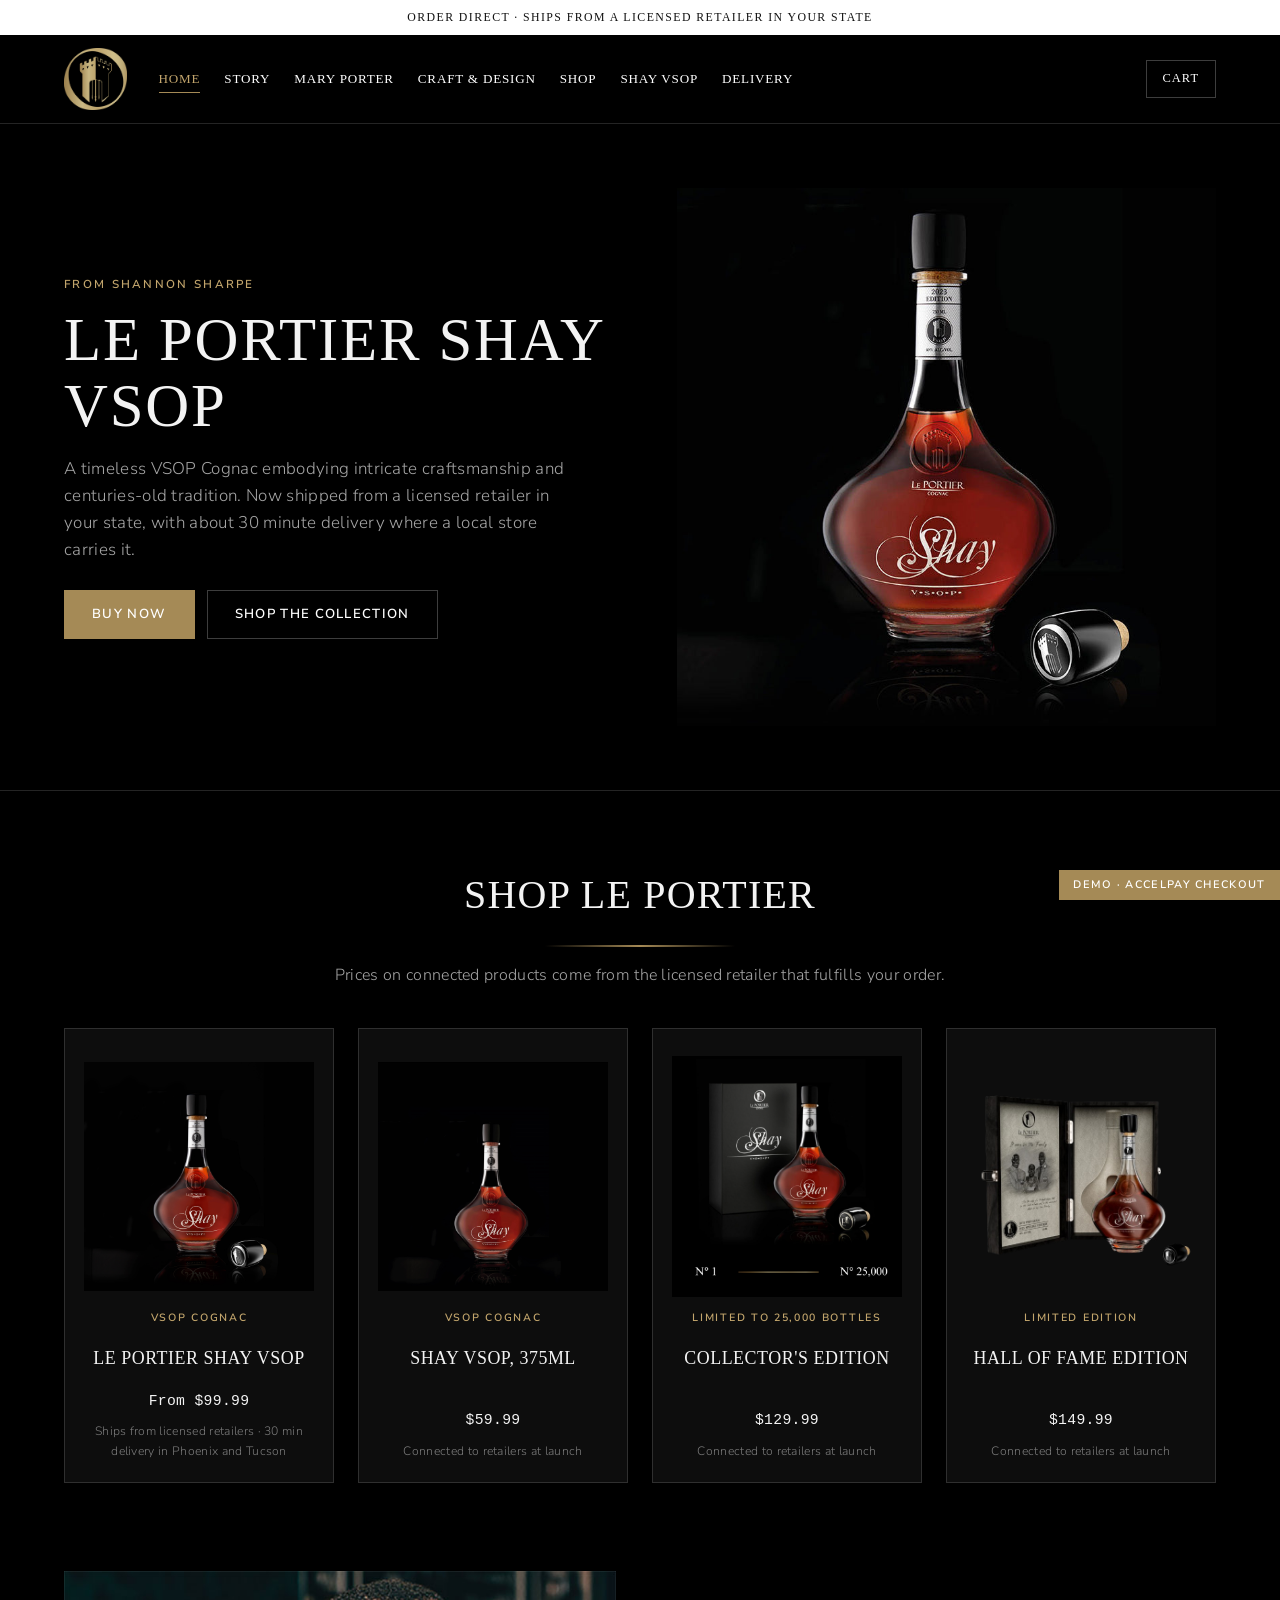
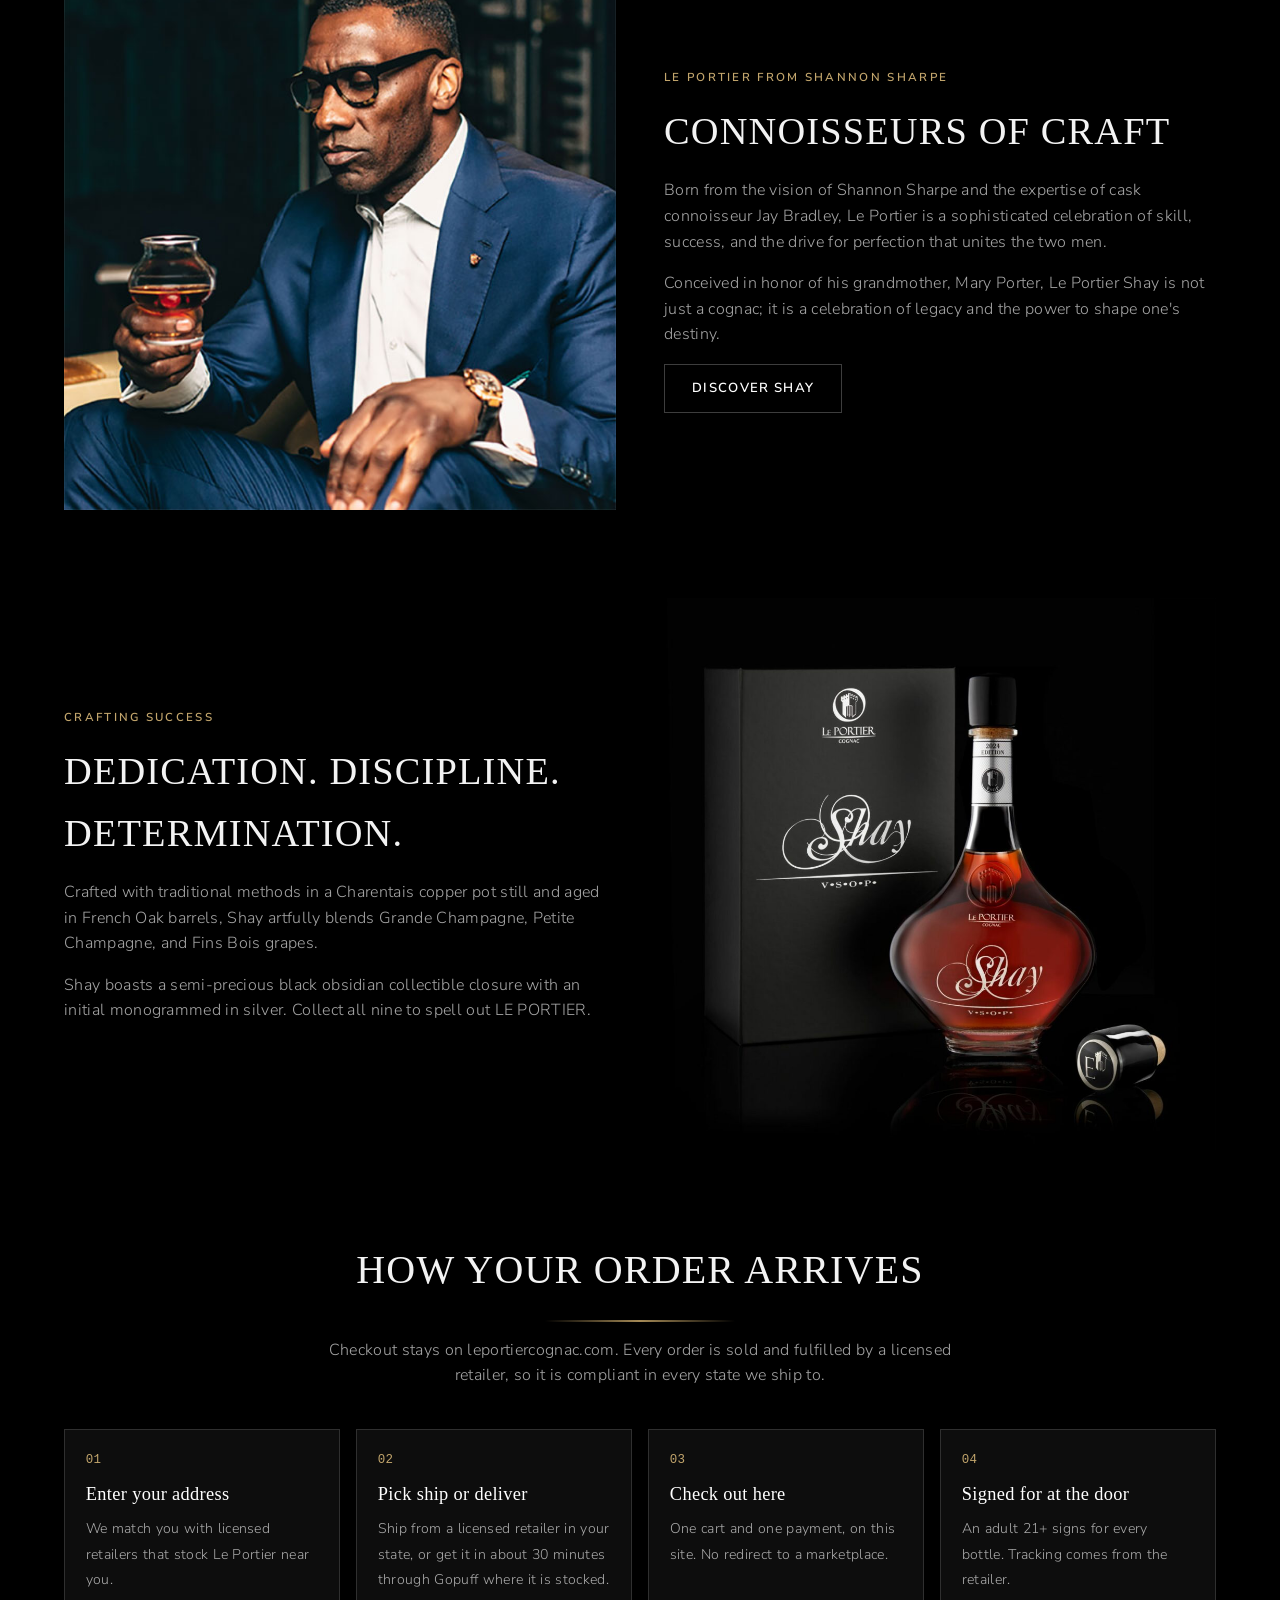
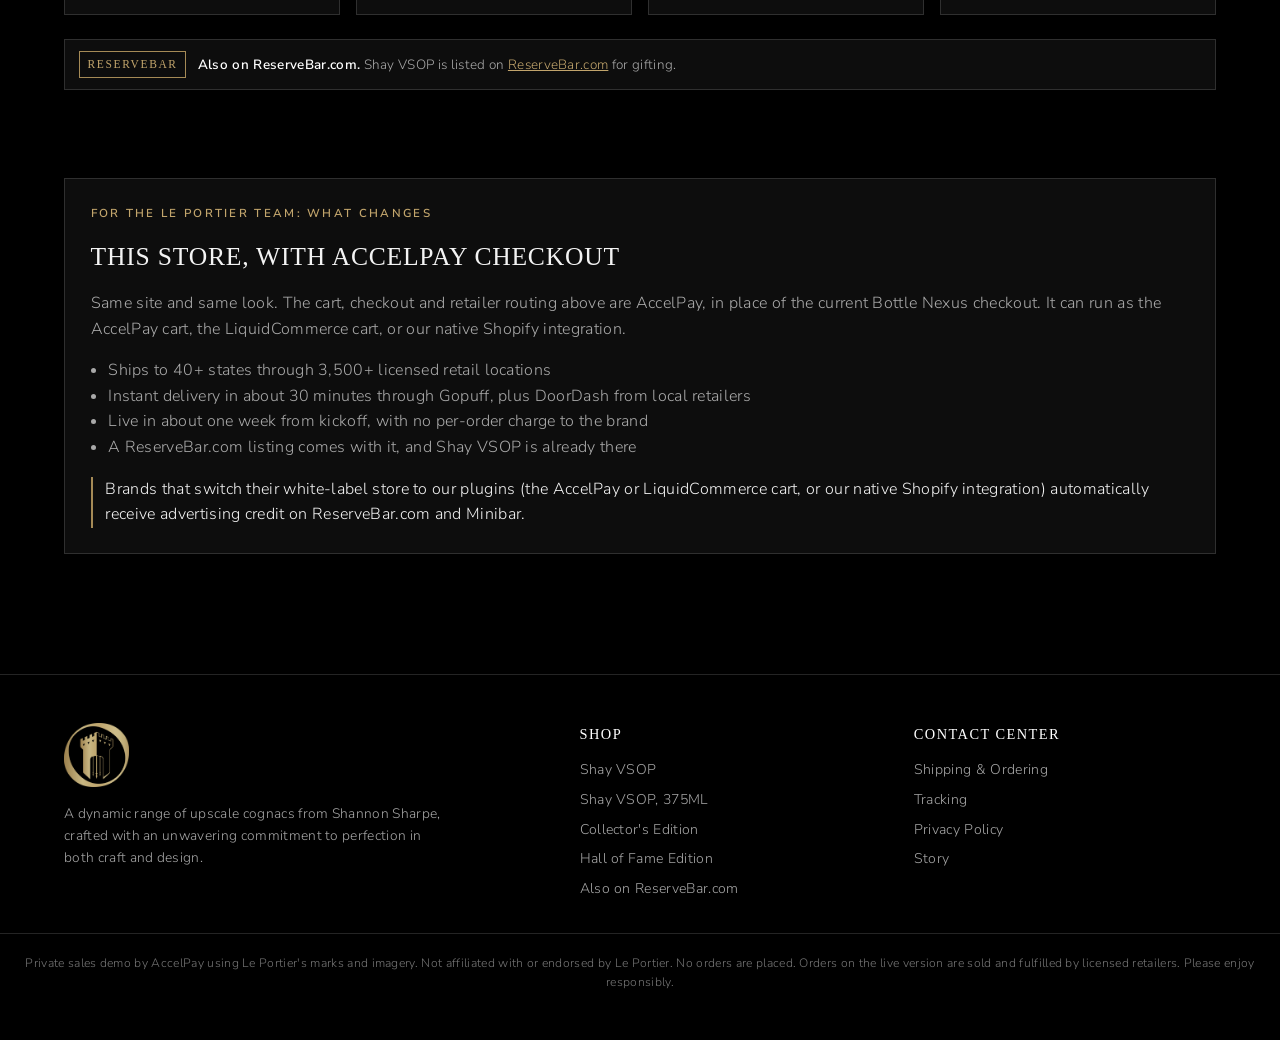
==== index.html @ 2b2708de "Le Portier x AccelPay checkout sales demo (static Elements stand-in) Co-Authored-By: Claude Opus 5.5" ====
<!doctype html>
<html lang="en">
<head>
<meta charset="utf-8">
<meta name="viewport" content="width=device-width,initial-scale=1">
<title>Le Portier Shay | AccelPay demo</title>
<meta name="robots" content="noindex,nofollow">
<link rel="icon" href="assets/logo.png">
<link rel="preconnect" href="https://fonts.googleapis.com">
<link rel="preconnect" href="https://fonts.gstatic.com" crossorigin>
<link rel="stylesheet" href="https://fonts.googleapis.com/css2?family=Nunito+Sans:wght@300;400;600;700&display=swap">
<link rel="stylesheet" href="styles.css?v=2">
</head>
<body>
<div class="announce">Order direct &middot; ships from a licensed retailer in your state</div>
<header class="top">
  <div class="hdr">
    <a href="index.html"><img class="logo" src="assets/logo.png" alt="Le Portier"></a>
    <nav class="main">
      <a href="index.html" aria-current="page">Home</a>
      <a href="index.html#story">Story</a>
      <a href="index.html#story">Mary Porter</a>
      <a href="index.html#craft">Craft &amp; Design</a>
      <a href="index.html#shop">Shop</a>
      <a href="product.html">Shay VSOP</a>
      <a href="index.html#how">Delivery</a>
    </nav>
    <div class="hdr-actions">
      <button class="burger" id="burger" aria-label="Menu">&#9776;</button>
      <button class="cart-pill" data-lce-cart-toggle-button aria-label="Open cart">
        <span class="lbl">Cart</span>
        <span class="count" data-lce-cart-items-count hidden>0</span>
      </button>
    </div>
  </div>
</header>

<section class="hero">
  <div class="hero-inner">
    <div>
      <div class="eyebrow">From Shannon Sharpe</div>
      <h1>Le Portier Shay VSOP</h1>
      <p>A timeless VSOP Cognac embodying intricate craftsmanship and centuries-old tradition. Now shipped from a licensed retailer in your state, with about 30 minute delivery where a local store carries it.</p>
      <div style="display:flex;gap:.75rem;flex-wrap:wrap">
        <a class="btn" href="product.html">Buy now</a>
        <a class="btn ghost" href="#shop">Shop the collection</a>
      </div>
    </div>
    <div class="shot"><img src="assets/banner.jpg" alt="Le Portier Shay VSOP"></div>
  </div>
</section>

<section class="band" id="shop">
  <div class="section-head">
    <h2>Shop Le Portier</h2>
    <div class="rule"></div>
    <p>Prices on connected products come from the licensed retailer that fulfills your order.</p>
  </div>
  <div class="grid" id="collection-grid"></div>
</section>

<section class="band" id="story" style="padding-top:1rem">
  <div class="split">
    <img src="assets/sharpe.jpg" alt="Shannon Sharpe with Le Portier">
    <div>
      <div class="eyebrow">Le Portier from Shannon Sharpe</div>
      <h2 style="font-size:clamp(1.8rem,4vw,2.4rem);margin:0 0 1rem;text-transform:uppercase">Connoisseurs of Craft</h2>
      <p>Born from the vision of Shannon Sharpe and the expertise of cask connoisseur Jay Bradley, Le Portier is a sophisticated celebration of skill, success, and the drive for perfection that unites the two men.</p>
      <p>Conceived in honor of his grandmother, Mary Porter, Le Portier Shay is not just a cognac; it is a celebration of legacy and the power to shape one's destiny.</p>
      <a class="btn ghost" href="product.html">Discover Shay</a>
    </div>
  </div>
</section>

<section class="band" id="craft" style="padding-top:1rem">
  <div class="split">
    <div>
      <div class="eyebrow">Crafting success</div>
      <h2 style="font-size:clamp(1.8rem,4vw,2.4rem);margin:0 0 1rem;text-transform:uppercase">Dedication. Discipline. Determination.</h2>
      <p>Crafted with traditional methods in a Charentais copper pot still and aged in French Oak barrels, Shay artfully blends Grande Champagne, Petite Champagne, and Fins Bois grapes.</p>
      <p>Shay boasts a semi-precious black obsidian collectible closure with an initial monogrammed in silver. Collect all nine to spell out LE PORTIER.</p>
    </div>
    <img src="assets/box-bottle.jpg" alt="Le Portier Shay VSOP with presentation box">
  </div>
</section>

<section class="band" id="how" style="padding-top:1rem">
  <div class="section-head">
    <h2>How your order arrives</h2>
    <div class="rule"></div>
    <p>Checkout stays on leportiercognac.com. Every order is sold and fulfilled by a licensed retailer, so it is compliant in every state we ship to.</p>
  </div>
  <div class="how">
    <div class="step"><span class="n">01</span><b>Enter your address</b><span>We match you with licensed retailers that stock Le Portier near you.</span></div>
    <div class="step"><span class="n">02</span><b>Pick ship or deliver</b><span>Ship from a licensed retailer in your state, or get it in about 30 minutes through Gopuff where it is stocked.</span></div>
    <div class="step"><span class="n">03</span><b>Check out here</b><span>One cart and one payment, on this site. No redirect to a marketplace.</span></div>
    <div class="step"><span class="n">04</span><b>Signed for at the door</b><span>An adult 21+ signs for every bottle. Tracking comes from the retailer.</span></div>
  </div>
  <div class="rb-note" style="margin-top:1.5rem"><span class="rb-mark">ReserveBar</span><span><b>Also on ReserveBar.com.</b> Shay VSOP is listed on <a href="https://www.reservebar.com/products/le-portier-shay-vsop-cognac/GROUPING-1771428" target="_blank" rel="noopener">ReserveBar.com</a> for gifting.</span></div>
</section>

<section class="band" style="padding-top:1rem">
  <div class="lce-host" style="padding:1.6rem">
    <div class="eyebrow">For the Le Portier team: what changes</div>
    <h2 style="margin:0 0 .8rem;font-size:1.6rem;text-transform:uppercase">This store, with AccelPay checkout</h2>
    <p style="color:var(--muted);margin:0 0 1rem">Same site and same look. The cart, checkout and retailer routing above are AccelPay, in place of the current Bottle Nexus checkout. It can run as the AccelPay cart, the LiquidCommerce cart, or our native Shopify integration.</p>
    <ul style="color:var(--muted);margin:0 0 1rem;padding-left:1.1rem">
      <li>Ships to 40+ states through 3,500+ licensed retail locations</li>
      <li>Instant delivery in about 30 minutes through Gopuff, plus DoorDash from local retailers</li>
      <li>Live in about one week from kickoff, with no per-order charge to the brand</li>
      <li>A ReserveBar.com listing comes with it, and Shay VSOP is already there</li>
    </ul>
    <p style="margin:0;border-left:2px solid var(--gold);padding-left:.8rem">Brands that switch their white-label store to our plugins (the AccelPay or LiquidCommerce cart, or our native Shopify integration) automatically receive advertising credit on ReserveBar.com and Minibar.</p>
  </div>
</section>
<footer class="site">
  <div class="ft">
    <div>
      <img src="assets/logo.png" alt="Le Portier" style="height:64px;width:auto">
      <p style="font-size:.86rem;margin-top:1rem;max-width:24rem;color:var(--muted)">A dynamic range of upscale cognacs from Shannon Sharpe, crafted with an unwavering commitment to perfection in both craft and design.</p>
    </div>
    <div><h4>Shop</h4><ul>
      <li><a href="product.html">Shay VSOP</a></li>
      <li><a href="product.html?p=shay-vsop-375ml">Shay VSOP, 375ML</a></li>
      <li><a href="product.html?p=collectors-edition">Collector's Edition</a></li>
      <li><a href="product.html?p=the-hall-of-fame-edition">Hall of Fame Edition</a></li>
      <li><a href="https://www.reservebar.com/products/le-portier-shay-vsop-cognac/GROUPING-1771428" target="_blank" rel="noopener">Also on ReserveBar.com</a></li></ul></div>
    <div><h4>Contact Center</h4><ul>
      <li><a href="index.html#how">Shipping &amp; Ordering</a></li>
      <li><a href="index.html#how">Tracking</a></li>
      <li><a href="#">Privacy Policy</a></li>
      <li><a href="index.html#story">Story</a></li></ul></div>
  </div>
  <div class="legal-row">
    Private sales demo by AccelPay using Le Portier's marks and imagery. Not affiliated with or endorsed by Le Portier.
    No orders are placed. Orders on the live version are sold and fulfilled by licensed retailers. Please enjoy responsibly.
  </div>
</footer>

<div class="scrim" id="scrim"></div>
<aside class="drawer" id="drawer" aria-label="Shopping cart">
  <div class="dh"><h2>Your Cart</h2><button class="x" id="drawer-close" aria-label="Close cart">&times;</button></div>
  <div class="items" id="drawer-items"></div>
  <div class="foot" id="drawer-foot"></div>
</aside>
<div class="ribbon">Demo &middot; AccelPay checkout</div>

<script src="elements-config.js?v=1"></script>
<script src="app.js?v=2"></script>
<script>
(function () {
  var grid = document.getElementById('collection-grid');
  if (!grid || !window.LPDemo) return;
  var D = window.LPDemo, m = D.money;
  grid.innerHTML = D.order.map(function (k) {
    var p = D.catalog[k];
    var price = p.connected ? 'From ' + m(D.networkFromPrice()) : m(p.sitePrice);
    var avail = p.connected ? 'Ships from licensed retailers \u00b7 30 min delivery in Phoenix and Tucson' : 'Connected to retailers at launch';
    var href = 'product.html' + (k === '00736040005209' ? '' : '?p=' + k);
    return '<a class="card" href="' + href + '"><div class="shot"><img src="' + p.image + '" alt="' + p.name + '"></div>' +
      '<span class="tag">' + p.tag + '</span><h3>' + p.name + '</h3>' +
      '<span class="price">' + price + '</span><span class="avail">' + avail + '</span></a>';
  }).join('');
})();
</script>
</body>
</html>
---- styles.css ----
/* Le Portier x AccelPay demo storefront.
   Palette and type follow leportiercognac.com: black ground, white Times-style
   serif headings, Nunito Sans body, square gold (#a58a56) buttons.

   The .lce-* classes mimic what the LiquidCommerce Elements SDK renders
   (product element, cart drawer, checkout). If the SDK is switched on later it
   renders inside a closed shadow root and these stop applying; keep the
   customTheme in elements-config.js in sync with these values. */

:root {
  --black:     #000000;
  --panel:     #0d0d0d;
  --panel-2:   #151515;
  --ink:       #f3f3f3;
  --muted:     rgba(243,243,243,.68);
  --muted-2:   rgba(243,243,243,.48);
  --line:      rgba(255,255,255,.14);
  --line-2:    rgba(255,255,255,.24);
  --gold:      #a58a56;
  --gold-hi:   #c2a56c;
  --gold-soft: rgba(165,138,86,.14);
  --green:     #6fbf8e;
  --red:       #e07a7a;

  --serif: "Times New Roman", Times, "Libre Caslon Text", Georgia, serif;
  --sans:  "Nunito Sans", -apple-system, BlinkMacSystemFont, "Helvetica Neue", Arial, sans-serif;
  --mono:  ui-monospace, SFMono-Regular, Menlo, monospace;
  --maxw:  1200px;
  --cart-glyph: url("data:image/svg+xml;utf8,<svg xmlns='http://www.w3.org/2000/svg' viewBox='0 0 24 24' fill='none' stroke='black' stroke-width='2' stroke-linecap='round' stroke-linejoin='round'><path d='M6 2 3 6v14a2 2 0 0 0 2 2h14a2 2 0 0 0 2-2V6l-3-4z'/><path d='M3 6h18'/><path d='M16 10a4 4 0 0 1-8 0'/></svg>");
}

* { box-sizing: border-box; }
html { scroll-behavior: smooth; }
body {
  margin: 0; background: var(--black); color: var(--ink);
  font-family: var(--sans); font-weight: 300; font-size: 16px; line-height: 1.6;
  letter-spacing: .02em; -webkit-font-smoothing: antialiased;
}
img { max-width: 100%; display: block; }
a { color: inherit; }
button { font: inherit; cursor: pointer; color: inherit; }
:focus-visible { outline: 2px solid var(--gold); outline-offset: 2px; }

/* ---------------------------------------------------------------- header */
.announce {
  background: #fff; color: #121212; text-align: center;
  font-family: var(--serif); font-size: .74rem; letter-spacing: .12em;
  text-transform: uppercase; padding: .5rem 1rem;
}
header.top { position: sticky; top: 0; z-index: 60; background: var(--black); border-bottom: 1px solid var(--line); }
.hdr { max-width: var(--maxw); margin: 0 auto; padding: .8rem 1.5rem; display: flex; align-items: center; gap: 2rem; }
.hdr img.logo { height: 62px; width: auto; }
nav.main { display: flex; gap: 1.5rem; flex-wrap: wrap; }
nav.main a {
  font-family: var(--serif); font-size: .82rem; letter-spacing: .06em; text-transform: uppercase;
  text-decoration: none; color: #fff; padding: .2rem 0; border-bottom: 1px solid transparent;
}
nav.main a:hover, nav.main a[aria-current] { color: var(--gold-hi); border-bottom-color: var(--gold); }
.hdr-actions { margin-left: auto; display: flex; align-items: center; gap: .75rem; }
.cart-pill {
  display: inline-flex; align-items: center; gap: .5rem; background: transparent;
  border: 1px solid var(--line-2); color: #fff; padding: .5rem 1rem;
  font-family: var(--serif); font-size: .78rem; letter-spacing: .08em; text-transform: uppercase;
}
.cart-pill:hover { border-color: var(--gold); color: var(--gold-hi); }
.cart-pill .count {
  background: var(--gold); color: #fff; min-width: 1.35rem; height: 1.35rem; border-radius: 999px;
  display: inline-grid; place-items: center; font-family: var(--mono); font-size: .7rem; padding: 0 .3rem;
}
.cart-pill .count[hidden] { display: none; }
.burger { display: none; background: none; border: none; font-size: 1.5rem; line-height: 1; color: #fff; }

/* ---------------------------------------------------------------- type + buttons */
.eyebrow { font-family: var(--sans); font-size: .72rem; font-weight: 600; letter-spacing: .2em; text-transform: uppercase; color: var(--gold-hi); margin-bottom: .9rem; }
h1, h2, h3 { font-family: var(--serif); font-weight: 400; letter-spacing: .03em; }
.rule { width: 190px; height: 2px; margin: 1.1rem auto 0; background: linear-gradient(90deg, transparent, var(--gold), transparent); }

.btn {
  display: inline-flex; align-items: center; justify-content: center; gap: .5rem;
  background: var(--gold); color: #fff; border: 1px solid var(--gold); border-radius: 0;
  padding: .8rem 1.7rem; font-family: var(--sans); font-weight: 600; font-size: .82rem;
  letter-spacing: .1em; text-transform: uppercase; text-decoration: none;
}
.btn:hover { background: var(--gold-hi); border-color: var(--gold-hi); }
.btn.ghost { background: transparent; color: #fff; border-color: var(--line-2); }
.btn.ghost:hover { border-color: var(--gold); color: var(--gold-hi); }
.btn:disabled { opacity: .4; cursor: not-allowed; }
.btn.block { width: 100%; }

/* ---------------------------------------------------------------- hero */
.hero { position: relative; overflow: hidden; border-bottom: 1px solid var(--line); }
.hero-inner { max-width: var(--maxw); margin: 0 auto; padding: 4rem 1.5rem; display: grid; grid-template-columns: 1.05fr 1fr; gap: 3rem; align-items: center; }
.hero h1 { font-size: clamp(2.3rem, 5.4vw, 3.8rem); line-height: 1.08; margin: 0 0 1rem; text-transform: uppercase; }
.hero p { color: var(--muted); font-size: 1.06rem; margin: 0 0 1.7rem; max-width: 32rem; }
.hero .shot img { width: 100%; max-height: 560px; object-fit: contain; }

/* ---------------------------------------------------------------- sections */
.band { max-width: var(--maxw); margin: 0 auto; padding: 4.5rem 1.5rem; }
.section-head { text-align: center; margin-bottom: 2.5rem; }
.section-head h2 { font-size: clamp(1.8rem, 4vw, 2.5rem); margin: 0; text-transform: uppercase; }
.section-head p { color: var(--muted); margin: 1rem auto 0; max-width: 40rem; }

.grid { display: grid; grid-template-columns: repeat(auto-fill, minmax(240px, 1fr)); gap: 1.5rem; }
.card {
  background: var(--panel); border: 1px solid var(--line); padding: 1.4rem 1.2rem 1.3rem;
  display: flex; flex-direction: column; gap: .55rem; text-align: center; text-decoration: none; color: inherit;
}
.card:hover { border-color: var(--gold); }
.card .shot { height: 250px; display: grid; place-items: center; overflow: hidden; }
.card .shot img { max-height: 250px; width: auto; object-fit: contain; }
.card h3 { font-size: 1.12rem; margin: 0; line-height: 1.25; text-transform: uppercase; min-height: 2.8rem; display: grid; place-items: center; }
.card .tag { font-size: .66rem; font-weight: 600; letter-spacing: .16em; text-transform: uppercase; color: var(--gold-hi); }
.card .price { font-family: var(--mono); font-size: .92rem; margin-top: auto; }
.card .avail { font-size: .76rem; color: var(--muted-2); }

.split { display: grid; grid-template-columns: 1fr 1fr; gap: 3rem; align-items: center; }
.split img { width: 100%; }
.split p { color: var(--muted); }

/* how it works */
.how { display: grid; grid-template-columns: repeat(4, 1fr); gap: 1rem; }
.how .step { border: 1px solid var(--line); padding: 1.3rem; background: var(--panel); }
.how .step b { display: block; font-family: var(--serif); font-weight: 400; font-size: 1.15rem; margin-bottom: .4rem; color: #fff; }
.how .step span { font-size: .88rem; color: var(--muted); }
.how .step .n { font-family: var(--mono); color: var(--gold-hi); font-size: .78rem; display: block; margin-bottom: .6rem; }

.rb-note {
  display: flex; align-items: center; gap: .75rem; border: 1px solid var(--line); background: var(--panel);
  padding: .7rem .9rem; font-size: .84rem; color: var(--muted);
}
.rb-note b { color: #fff; font-weight: 600; }
.rb-note a { color: var(--gold-hi); }
.rb-mark { font-family: var(--serif); font-size: .72rem; letter-spacing: .14em; text-transform: uppercase; border: 1px solid var(--gold); color: var(--gold-hi); padding: .2rem .45rem; white-space: nowrap; }

/* ---------------------------------------------------------------- ELEMENTS STAND-IN */
.lce-host { background: var(--panel); border: 1px solid var(--line); overflow: hidden; }
.lce-note {
  background: var(--gold-soft); border-bottom: 1px solid var(--line); padding: .45rem .9rem;
  font-family: var(--mono); font-size: .68rem; color: var(--gold-hi);
}
.lce-product { display: grid; grid-template-columns: minmax(0,1fr) minmax(0,1fr); }
.lce-gallery { background: #000; padding: 2rem; display: flex; flex-direction: column; align-items: center; gap: 1rem; min-width: 0; }
.lce-gallery .main { height: 460px; display: grid; place-items: center; align-self: stretch; }
.lce-gallery .main img { max-height: 460px; width: auto; object-fit: contain; }
.lce-thumbs { display: flex; gap: .5rem; }
.lce-thumbs button { width: 56px; height: 56px; border: 1px solid var(--line); background: #000; display: grid; place-items: center; padding: 3px; }
.lce-thumbs button[aria-selected="true"] { border-color: var(--gold); }
.lce-thumbs img { max-height: 100%; width: auto; }

.lce-body { padding: 2rem; display: flex; flex-direction: column; gap: 1.1rem; min-width: 0; }
.lce-body h1 { font-size: 1.95rem; margin: 0; line-height: 1.15; text-transform: uppercase; }
.lce-brandline { font-size: .7rem; font-weight: 600; letter-spacing: .18em; text-transform: uppercase; color: var(--gold-hi); }
.lce-price { font-family: var(--mono); font-size: 1.45rem; }
.lce-price .unit { font-family: var(--sans); font-size: .8rem; color: var(--muted); margin-left: .4rem; }
.lce-desc { color: var(--muted); font-size: .94rem; margin: 0; }
.lce-specs { font-size: .8rem; letter-spacing: .08em; color: var(--muted); text-transform: uppercase; }
.lce-field { display: flex; flex-direction: column; gap: .5rem; }
.lce-label { font-size: .7rem; font-weight: 600; letter-spacing: .16em; text-transform: uppercase; color: var(--muted); }

.lce-tabs { display: grid; grid-template-columns: 1fr 1fr; border: 1px solid var(--line-2); }
.lce-tabs button { background: transparent; border: none; border-right: 1px solid var(--line-2); padding: .8rem .6rem; text-align: center; font-size: .78rem; font-weight: 600; letter-spacing: .08em; text-transform: uppercase; }
.lce-tabs button:last-child { border-right: none; }
.lce-tabs button[aria-selected="true"] { background: var(--gold); color: #fff; }
.lce-tabs button:disabled { opacity: .35; cursor: not-allowed; }
.lce-tabs .sub { display: block; font-weight: 400; font-size: .68rem; letter-spacing: 0; text-transform: none; opacity: .85; margin-top: .15rem; }

.lce-retailers { display: flex; flex-direction: column; gap: .5rem; }
.lce-retailer { display: flex; align-items: flex-start; gap: .75rem; width: 100%; text-align: left; border: 1px solid var(--line); background: transparent; padding: .75rem .9rem; }
.lce-retailer[aria-checked="true"] { border-color: var(--gold); box-shadow: inset 0 0 0 1px var(--gold); }
.lce-retailer .ico { width: 28px; height: 28px; flex: none; border-radius: 7px; }
.lce-retailer .nm { font-weight: 600; font-size: .9rem; }
.lce-retailer .meta { font-size: .78rem; color: var(--muted); }
.lce-retailer .fee { margin-left: auto; font-family: var(--mono); font-size: .82rem; white-space: nowrap; text-align: right; }
.lce-retailer .fee small { display: block; font-family: var(--sans); font-size: .7rem; color: var(--muted-2); }
.lic { display: inline-block; font-size: .6rem; font-weight: 700; letter-spacing: .1em; text-transform: uppercase; padding: .08rem .4rem; margin-left: .4rem; border: 1px solid rgba(111,191,142,.5); color: var(--green); }

.lce-address { border: 1px dashed var(--line-2); padding: .9rem; display: flex; flex-direction: column; gap: .6rem; }
.lce-address.needs { border-color: var(--gold); }
.lce-address.set { border-style: solid; border-color: rgba(111,191,142,.55); }
.lce-address .row { display: flex; gap: .5rem; }
.lce-address input { flex: 1; min-width: 0; border: 1px solid var(--line-2); background: #000; color: #fff; padding: .6rem .75rem; font: inherit; font-size: .9rem; }
.lce-address .cur { font-size: .86rem; display: flex; align-items: center; gap: .5rem; flex-wrap: wrap; }
.lce-address .chg { background: none; border: none; text-decoration: underline; font-size: .82rem; color: var(--muted); padding: 0; }
.try { display: flex; flex-wrap: wrap; gap: .4rem; font-size: .74rem; color: var(--muted-2); align-items: center; }
.try button { border: 1px solid var(--line); background: transparent; padding: .18rem .55rem; font-size: .74rem; color: var(--muted); }
.try button:hover { border-color: var(--gold); color: #fff; }

.lce-buy { display: flex; gap: .75rem; align-items: stretch; }
.qty { display: flex; align-items: center; border: 1px solid var(--line-2); }
.qty button { background: none; border: none; width: 2.4rem; height: 100%; min-height: 2.6rem; font-size: 1.1rem; }
.qty span { font-family: var(--mono); min-width: 2rem; text-align: center; font-size: .95rem; }
.lce-buy .btn { flex: 1; }
.lce-alert { font-size: .85rem; color: var(--muted); border-left: 2px solid var(--gold); padding: .2rem 0 .2rem .75rem; }
.lce-alert.warn { color: #f0c58a; }
.donate { font-size: .85rem; color: var(--muted); }

/* ---------------------------------------------------------------- cart drawer */
.scrim { position: fixed; inset: 0; background: rgba(0,0,0,.6); opacity: 0; pointer-events: none; transition: opacity .25s; z-index: 90; }
.scrim.on { opacity: 1; pointer-events: auto; }
.drawer {
  position: fixed; top: 0; right: 0; height: 100%; width: min(440px, 100%); background: var(--panel-2);
  border-left: 1px solid var(--line); z-index: 100; display: flex; flex-direction: column;
  transform: translateX(100%); transition: transform .28s ease;
}
.drawer.on { transform: none; }
.drawer .dh { display: flex; align-items: center; justify-content: space-between; padding: 1.1rem 1.25rem; border-bottom: 1px solid var(--line); }
.drawer .dh h2 { font-size: 1.3rem; margin: 0; text-transform: uppercase; }
.drawer .x { background: none; border: none; font-size: 1.6rem; line-height: 1; color: var(--muted); }
.drawer .items { flex: 1; overflow-y: auto; padding: 1rem 1.25rem; display: flex; flex-direction: column; gap: 1rem; }
.retailer-group { border: 1px solid var(--line); }
.retailer-group > .rg-head { background: #000; padding: .6rem .8rem; font-size: .78rem; display: flex; justify-content: space-between; gap: .5rem; border-bottom: 1px solid var(--line); }
.retailer-group > .rg-head .exp { color: var(--muted); text-align: right; }
.line { display: flex; gap: .8rem; padding: .85rem .8rem; border-bottom: 1px solid var(--line); }
.line:last-child { border-bottom: none; }
.line .thumb { width: 52px; flex: none; display: grid; place-items: center; }
.line .thumb img { max-height: 70px; width: auto; }
.line .info { flex: 1; min-width: 0; display: flex; flex-direction: column; gap: .25rem; }
.line .nm { font-size: .88rem; font-weight: 600; line-height: 1.25; }
.line .sz { font-size: .76rem; color: var(--muted); }
.line .lf { display: flex; align-items: center; justify-content: space-between; gap: .5rem; margin-top: .2rem; }
.line .qty button { min-height: 2rem; width: 2rem; }
.line .amt { font-family: var(--mono); font-size: .88rem; }
.line .rm { background: none; border: none; color: var(--muted-2); font-size: .74rem; text-decoration: underline; padding: 0; align-self: flex-start; }
.empty { text-align: center; color: var(--muted); padding: 3rem 1rem; }
.drawer .foot { border-top: 1px solid var(--line); padding: 1.1rem 1.25rem; display: flex; flex-direction: column; gap: .75rem; }
.drawer .foot .rb-note { font-size: .78rem; padding: .55rem .7rem; }
.totals { display: flex; flex-direction: column; gap: .3rem; font-size: .9rem; }
.totals .r { display: flex; justify-content: space-between; gap: 1rem; }
.totals .r.big { font-size: 1.05rem; font-weight: 600; border-top: 1px solid var(--line); padding-top: .5rem; margin-top: .2rem; }
.totals .r .v { font-family: var(--mono); }
.powered { font-size: .72rem; color: var(--muted-2); text-align: center; }

/* ---------------------------------------------------------------- checkout */
.co-wrap { max-width: 1080px; margin: 0 auto; padding: 2.5rem 1.5rem 5rem; display: grid; grid-template-columns: minmax(0,1.35fr) minmax(0,1fr); gap: 2.5rem; align-items: start; }
.co-main { display: flex; flex-direction: column; gap: 1.25rem; min-width: 0; }
.co-step { background: var(--panel); border: 1px solid var(--line); padding: 1.4rem; }
.co-step h3 { font-size: 1.2rem; margin: 0 0 1rem; display: flex; align-items: center; gap: .6rem; text-transform: uppercase; }
.co-step h3 .n { width: 1.6rem; height: 1.6rem; border-radius: 50%; background: var(--gold); color: #fff; font-family: var(--mono); font-size: .8rem; display: grid; place-items: center; flex: none; }
.frm { display: grid; grid-template-columns: 1fr 1fr; gap: .75rem; }
.frm .full { grid-column: 1 / -1; }
.frm label { display: flex; flex-direction: column; gap: .3rem; font-size: .78rem; color: var(--muted); }
.frm input, .frm select { border: 1px solid var(--line-2); background: #000; color: #fff; padding: .6rem .75rem; font: inherit; font-size: .92rem; min-width: 0; }
.chk { display: flex; align-items: flex-start; gap: .55rem; font-size: .86rem; margin-top: .75rem; color: var(--muted); }
.chk input { margin-top: .3rem; accent-color: var(--gold); }
.co-opts { display: flex; flex-direction: column; gap: .5rem; }
.co-opt { display: flex; align-items: center; gap: .8rem; border: 1px solid var(--line); padding: .8rem .9rem; cursor: pointer; }
.co-opt.on { border-color: var(--gold); box-shadow: inset 0 0 0 1px var(--gold); }
.co-opt input { accent-color: var(--gold); }
.co-opt .ico { width: 30px; height: 30px; border-radius: 7px; flex: none; }
.co-opt .ico.ship { display: grid; place-items: center; border: 1px solid var(--line-2); font-size: .9rem; }
.co-opt .t { flex: 1; min-width: 0; }
.co-opt .t b { display: block; font-weight: 600; font-size: .9rem; }
.co-opt .t span { font-size: .78rem; color: var(--muted); }
.co-opt .p { font-family: var(--mono); font-size: .85rem; white-space: nowrap; }
.from-box { border: 1px solid rgba(111,191,142,.4); background: rgba(111,191,142,.06); padding: .85rem .95rem; font-size: .86rem; color: var(--muted); margin-bottom: 1rem; }
.from-box b { color: #fff; }
.co-side { background: var(--panel); border: 1px solid var(--line); padding: 1.4rem; position: sticky; top: 110px; min-width: 0; }
.co-side h3 { font-size: 1.15rem; margin: 0 0 1rem; text-transform: uppercase; }
.card-mock { border: 1px solid var(--line-2); padding: .9rem; background: #000; font-family: var(--mono); font-size: .88rem; color: var(--muted); display: flex; justify-content: space-between; }
.stripe-note { font-size: .78rem; color: var(--muted-2); margin-top: .6rem; }
.legal { font-size: .76rem; color: var(--muted-2); margin-top: .8rem; }
.thanks { max-width: 600px; margin: 0 auto; padding: 5rem 1.5rem; text-align: center; }
.thanks h1 { font-size: 2.6rem; margin: 0 0 .5rem; text-transform: uppercase; }
.thanks .num { font-family: var(--mono); color: var(--gold-hi); }
.thanks p { color: var(--muted); }

/* ---------------------------------------------------------------- footer */
footer.site { border-top: 1px solid var(--line); margin-top: 3rem; }
.ft { max-width: var(--maxw); margin: 0 auto; padding: 3rem 1.5rem 2rem; display: grid; grid-template-columns: 1.6fr 1fr 1fr; gap: 2rem; }
.ft h4 { font-family: var(--serif); font-weight: 400; font-size: .9rem; letter-spacing: .1em; text-transform: uppercase; color: #fff; margin: 0 0 .8rem; }
.ft ul { list-style: none; margin: 0; padding: 0; display: flex; flex-direction: column; gap: .45rem; font-size: .88rem; color: var(--muted); }
.ft a { text-decoration: none; }
.ft a:hover { color: var(--gold-hi); }
.legal-row { border-top: 1px solid var(--line); padding: 1.25rem 1.5rem 3rem; text-align: center; font-size: .76rem; color: var(--muted-2); }

.ribbon { position: fixed; right: 0; bottom: 0; z-index: 120; background: var(--gold); color: #fff; font-size: .68rem; font-weight: 600; letter-spacing: .12em; text-transform: uppercase; padding: .4rem .9rem; }

/* ---------------------------------------------------------------- responsive */
@media (max-width: 960px) {
  .hero-inner, .split { grid-template-columns: 1fr; gap: 2rem; }
  .lce-product { grid-template-columns: 1fr; }
  .lce-gallery .main { height: 320px; }
  .lce-gallery .main img { max-height: 320px; }
  .co-wrap { grid-template-columns: 1fr; }
  .co-side { position: static; }
  .how { grid-template-columns: 1fr 1fr; }
  .ft { grid-template-columns: 1fr 1fr; }
}
@media (max-width: 720px) {
  .hdr { padding: .6rem 1rem; gap: .75rem; position: relative; }
  .hdr img.logo { height: 46px; }
  nav.main { display: none; }
  nav.main.open { display: flex; flex-direction: column; position: absolute; top: 100%; left: 0; right: 0; background: #000; border-bottom: 1px solid var(--line); padding: 1rem 1.5rem; gap: .9rem; }
  .burger { display: block; }
  .hdr-actions { margin-left: auto; }
  .cart-pill { padding: .5rem .8rem; }
  .cart-pill .lbl { display: none; }
  .cart-pill::before { content: ""; width: 1rem; height: 1rem; flex: none; background: currentColor; -webkit-mask: var(--cart-glyph) center/contain no-repeat; mask: var(--cart-glyph) center/contain no-repeat; }
  .band { padding: 3rem 1rem; }
  .hero-inner { padding: 2.5rem 1rem; }
  .lce-body, .lce-gallery { padding: 1.25rem 1rem; }
  .frm { grid-template-columns: 1fr; }
  .how { grid-template-columns: 1fr; }
  .ft { grid-template-columns: 1fr; padding: 2.5rem 1rem 1.5rem; }
  .lce-buy { flex-wrap: wrap; }
  .lce-buy .btn { flex: 1 1 100%; }
  .co-wrap { padding: 1.5rem 1rem 4rem; }
  .co-step, .co-side { padding: 1.1rem; }
  .rb-note { flex-wrap: wrap; }
}
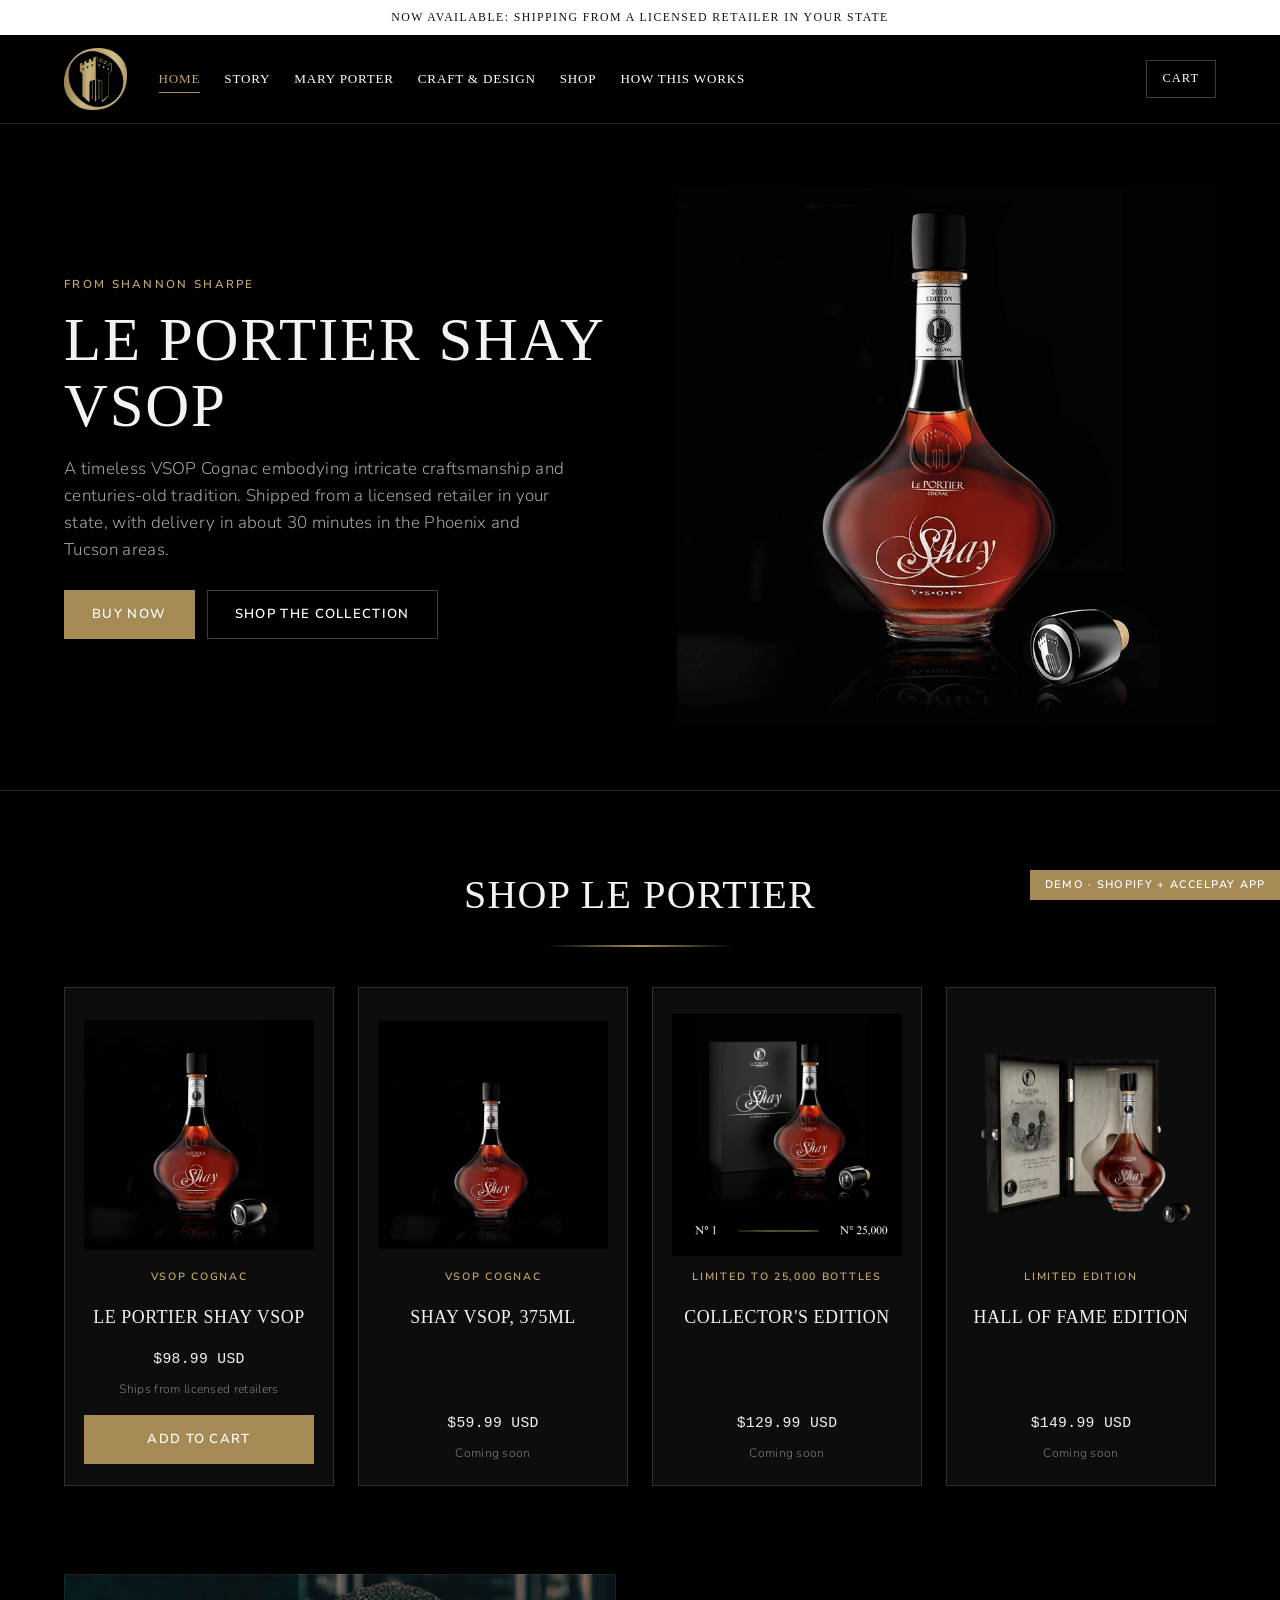
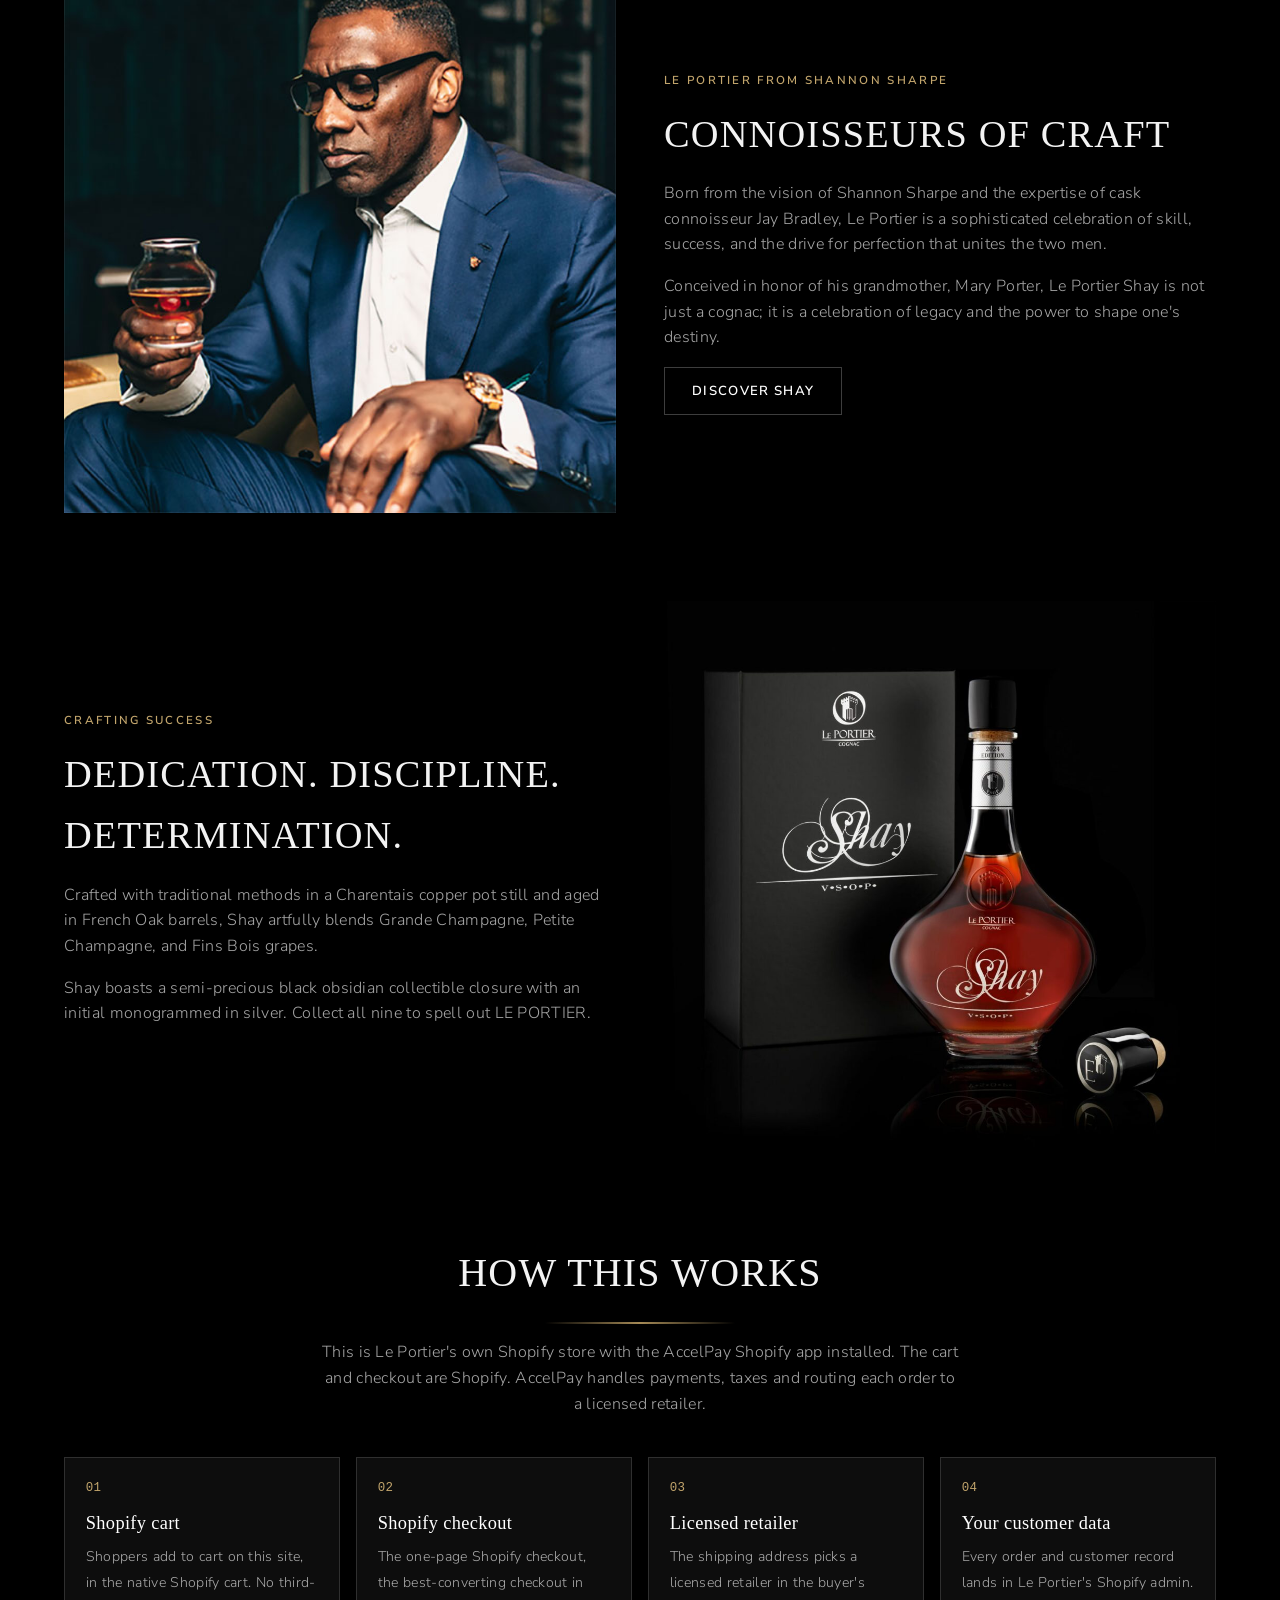
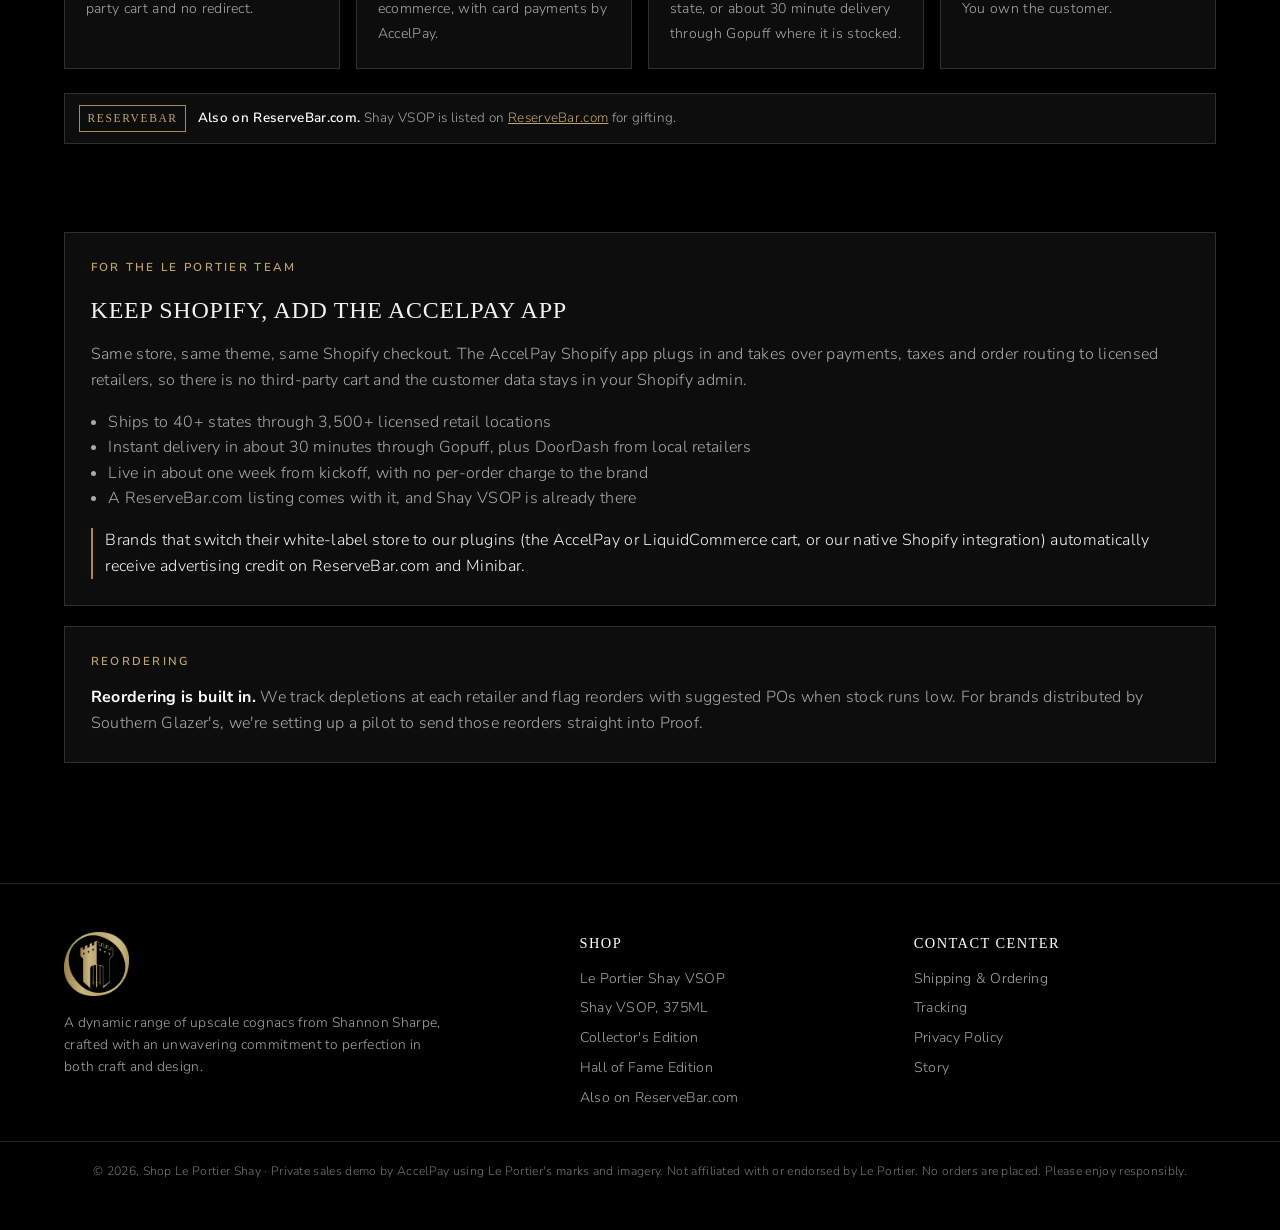
==== commit af965997: "Show Le Portier's Shopify store with native cart and checkout plus AccelPay app Drops the AccelPay c" ====
--- a/index.html
+++ b/index.html
@@ -3,16 +3,16 @@
 <head>
 <meta charset="utf-8">
 <meta name="viewport" content="width=device-width,initial-scale=1">
-<title>Le Portier Shay | AccelPay demo</title>
+<title>Shop Le Portier Shay | AccelPay demo</title>
 <meta name="robots" content="noindex,nofollow">
 <link rel="icon" href="assets/logo.png">
 <link rel="preconnect" href="https://fonts.googleapis.com">
 <link rel="preconnect" href="https://fonts.gstatic.com" crossorigin>
 <link rel="stylesheet" href="https://fonts.googleapis.com/css2?family=Nunito+Sans:wght@300;400;600;700&display=swap">
-<link rel="stylesheet" href="styles.css?v=2">
+<link rel="stylesheet" href="styles.css?v=3">
 </head>
 <body>
-<div class="announce">Order direct &middot; ships from a licensed retailer in your state</div>
+<div class="announce">Now available: shipping from a licensed retailer in your state</div>
 <header class="top">
   <div class="hdr">
     <a href="index.html"><img class="logo" src="assets/logo.png" alt="Le Portier"></a>
@@ -22,14 +22,13 @@
       <a href="index.html#story">Mary Porter</a>
       <a href="index.html#craft">Craft &amp; Design</a>
       <a href="index.html#shop">Shop</a>
-      <a href="product.html">Shay VSOP</a>
-      <a href="index.html#how">Delivery</a>
+      <a href="index.html#how">How this works</a>
     </nav>
     <div class="hdr-actions">
       <button class="burger" id="burger" aria-label="Menu">&#9776;</button>
-      <button class="cart-pill" data-lce-cart-toggle-button aria-label="Open cart">
+      <button class="cart-pill" data-cart-toggle aria-label="Open cart">
         <span class="lbl">Cart</span>
-        <span class="count" data-lce-cart-items-count hidden>0</span>
+        <span class="count" data-cart-count hidden>0</span>
       </button>
     </div>
   </div>
@@ -40,7 +39,7 @@
     <div>
       <div class="eyebrow">From Shannon Sharpe</div>
       <h1>Le Portier Shay VSOP</h1>
-      <p>A timeless VSOP Cognac embodying intricate craftsmanship and centuries-old tradition. Now shipped from a licensed retailer in your state, with about 30 minute delivery where a local store carries it.</p>
+      <p>A timeless VSOP Cognac embodying intricate craftsmanship and centuries-old tradition. Shipped from a licensed retailer in your state, with delivery in about 30 minutes in the Phoenix and Tucson areas.</p>
       <div style="display:flex;gap:.75rem;flex-wrap:wrap">
         <a class="btn" href="product.html">Buy now</a>
         <a class="btn ghost" href="#shop">Shop the collection</a>
@@ -54,7 +53,6 @@
   <div class="section-head">
     <h2>Shop Le Portier</h2>
     <div class="rule"></div>
-    <p>Prices on connected products come from the licensed retailer that fulfills your order.</p>
   </div>
   <div class="grid" id="collection-grid"></div>
 </section>
@@ -86,31 +84,35 @@
 
 <section class="band" id="how" style="padding-top:1rem">
   <div class="section-head">
-    <h2>How your order arrives</h2>
+    <h2>How this works</h2>
     <div class="rule"></div>
-    <p>Checkout stays on leportiercognac.com. Every order is sold and fulfilled by a licensed retailer, so it is compliant in every state we ship to.</p>
+    <p>This is Le Portier's own Shopify store with the AccelPay Shopify app installed. The cart and checkout are Shopify. AccelPay handles payments, taxes and routing each order to a licensed retailer.</p>
   </div>
   <div class="how">
-    <div class="step"><span class="n">01</span><b>Enter your address</b><span>We match you with licensed retailers that stock Le Portier near you.</span></div>
-    <div class="step"><span class="n">02</span><b>Pick ship or deliver</b><span>Ship from a licensed retailer in your state, or get it in about 30 minutes through Gopuff where it is stocked.</span></div>
-    <div class="step"><span class="n">03</span><b>Check out here</b><span>One cart and one payment, on this site. No redirect to a marketplace.</span></div>
-    <div class="step"><span class="n">04</span><b>Signed for at the door</b><span>An adult 21+ signs for every bottle. Tracking comes from the retailer.</span></div>
+    <div class="step"><span class="n">01</span><b>Shopify cart</b><span>Shoppers add to cart on this site, in the native Shopify cart. No third-party cart and no redirect.</span></div>
+    <div class="step"><span class="n">02</span><b>Shopify checkout</b><span>The one-page Shopify checkout, the best-converting checkout in ecommerce, with card payments by AccelPay.</span></div>
+    <div class="step"><span class="n">03</span><b>Licensed retailer</b><span>The shipping address picks a licensed retailer in the buyer's state, or about 30 minute delivery through Gopuff where it is stocked.</span></div>
+    <div class="step"><span class="n">04</span><b>Your customer data</b><span>Every order and customer record lands in Le Portier's Shopify admin. You own the customer.</span></div>
   </div>
   <div class="rb-note" style="margin-top:1.5rem"><span class="rb-mark">ReserveBar</span><span><b>Also on ReserveBar.com.</b> Shay VSOP is listed on <a href="https://www.reservebar.com/products/le-portier-shay-vsop-cognac/GROUPING-1771428" target="_blank" rel="noopener">ReserveBar.com</a> for gifting.</span></div>
 </section>
 
 <section class="band" style="padding-top:1rem">
-  <div class="lce-host" style="padding:1.6rem">
-    <div class="eyebrow">For the Le Portier team: what changes</div>
-    <h2 style="margin:0 0 .8rem;font-size:1.6rem;text-transform:uppercase">This store, with AccelPay checkout</h2>
-    <p style="color:var(--muted);margin:0 0 1rem">Same site and same look. The cart, checkout and retailer routing above are AccelPay, in place of the current Bottle Nexus checkout. It can run as the AccelPay cart, the LiquidCommerce cart, or our native Shopify integration.</p>
-    <ul style="color:var(--muted);margin:0 0 1rem;padding-left:1.1rem">
+  <div class="panel">
+    <div class="eyebrow">For the Le Portier team</div>
+    <h2>Keep Shopify, add the AccelPay app</h2>
+    <p style="margin:0 0 1rem">Same store, same theme, same Shopify checkout. The AccelPay Shopify app plugs in and takes over payments, taxes and order routing to licensed retailers, so there is no third-party cart and the customer data stays in your Shopify admin.</p>
+    <ul style="margin:0 0 1rem;padding-left:1.1rem">
       <li>Ships to 40+ states through 3,500+ licensed retail locations</li>
       <li>Instant delivery in about 30 minutes through Gopuff, plus DoorDash from local retailers</li>
       <li>Live in about one week from kickoff, with no per-order charge to the brand</li>
       <li>A ReserveBar.com listing comes with it, and Shay VSOP is already there</li>
     </ul>
-    <p style="margin:0;border-left:2px solid var(--gold);padding-left:.8rem">Brands that switch their white-label store to our plugins (the AccelPay or LiquidCommerce cart, or our native Shopify integration) automatically receive advertising credit on ReserveBar.com and Minibar.</p>
+    <p class="credit">Brands that switch their white-label store to our plugins (the AccelPay or LiquidCommerce cart, or our native Shopify integration) automatically receive advertising credit on ReserveBar.com and Minibar.</p>
+  </div>
+  <div class="panel">
+    <div class="eyebrow">Reordering</div>
+    <p style="margin:0"><b style="color:#fff">Reordering is built in.</b> We track depletions at each retailer and flag reorders with suggested POs when stock runs low. For brands distributed by Southern Glazer's, we're setting up a pilot to send those reorders straight into Proof.</p>
   </div>
 </section>
 <footer class="site">
@@ -120,7 +122,7 @@
       <p style="font-size:.86rem;margin-top:1rem;max-width:24rem;color:var(--muted)">A dynamic range of upscale cognacs from Shannon Sharpe, crafted with an unwavering commitment to perfection in both craft and design.</p>
     </div>
     <div><h4>Shop</h4><ul>
-      <li><a href="product.html">Shay VSOP</a></li>
+      <li><a href="product.html">Le Portier Shay VSOP</a></li>
       <li><a href="product.html?p=shay-vsop-375ml">Shay VSOP, 375ML</a></li>
       <li><a href="product.html?p=collectors-edition">Collector's Edition</a></li>
       <li><a href="product.html?p=the-hall-of-fame-edition">Hall of Fame Edition</a></li>
@@ -132,21 +134,20 @@
       <li><a href="index.html#story">Story</a></li></ul></div>
   </div>
   <div class="legal-row">
-    Private sales demo by AccelPay using Le Portier's marks and imagery. Not affiliated with or endorsed by Le Portier.
-    No orders are placed. Orders on the live version are sold and fulfilled by licensed retailers. Please enjoy responsibly.
+    &copy; 2026, Shop Le Portier Shay &middot; Private sales demo by AccelPay using Le Portier's marks and imagery. Not affiliated with or endorsed by Le Portier.
+    No orders are placed. Please enjoy responsibly.
   </div>
 </footer>
 
 <div class="scrim" id="scrim"></div>
-<aside class="drawer" id="drawer" aria-label="Shopping cart">
-  <div class="dh"><h2>Your Cart</h2><button class="x" id="drawer-close" aria-label="Close cart">&times;</button></div>
+<aside class="drawer" id="drawer" aria-label="Your cart">
+  <div class="dh"><h2>Your cart</h2><button class="x" id="drawer-close" aria-label="Close">&times;</button></div>
+  <div class="cols"><span>Product</span><span>Total</span></div>
   <div class="items" id="drawer-items"></div>
-  <div class="foot" id="drawer-foot"></div>
+  <div class="df" id="drawer-foot"></div>
 </aside>
-<div class="ribbon">Demo &middot; AccelPay checkout</div>
-
-<script src="elements-config.js?v=1"></script>
-<script src="app.js?v=2"></script>
+<div class="ribbon">Demo &middot; Shopify + AccelPay app</div>
+<script src="app.js?v=4"></script>
 <script>
 (function () {
   var grid = document.getElementById('collection-grid');
@@ -154,13 +155,16 @@
   var D = window.LPDemo, m = D.money;
   grid.innerHTML = D.order.map(function (k) {
     var p = D.catalog[k];
-    var price = p.connected ? 'From ' + m(D.networkFromPrice()) : m(p.sitePrice);
-    var avail = p.connected ? 'Ships from licensed retailers \u00b7 30 min delivery in Phoenix and Tucson' : 'Connected to retailers at launch';
-    var href = 'product.html' + (k === '00736040005209' ? '' : '?p=' + k);
-    return '<a class="card" href="' + href + '"><div class="shot"><img src="' + p.image + '" alt="' + p.name + '"></div>' +
+    var href = 'product.html' + (k === 'le-portier-shay-vsop' ? '' : '?p=' + k);
+    return '<a class="card" href="' + href + '"><div class="shot"><img src="' + p.image + '" alt="' + p.short + '"></div>' +
       '<span class="tag">' + p.tag + '</span><h3>' + p.name + '</h3>' +
-      '<span class="price">' + price + '</span><span class="avail">' + avail + '</span></a>';
+      '<span class="price">' + m(p.price) + ' USD</span>' +
+      '<span class="avail">' + (p.connected ? 'Ships from licensed retailers' : 'Coming soon') + '</span>' +
+      (p.connected ? '<span class="btn" data-add="' + k + '" style="margin-top:.4rem">Add to cart</span>' : '') + '</a>';
   }).join('');
+  grid.querySelectorAll('[data-add]').forEach(function (b) {
+    b.addEventListener('click', function (e) { e.preventDefault(); D.add(b.getAttribute('data-add'), 1); });
+  });
 })();
 </script>
 </body>
--- a/styles.css
+++ b/styles.css
@@ -132,137 +132,122 @@
 .rb-note a { color: var(--gold-hi); }
 .rb-mark { font-family: var(--serif); font-size: .72rem; letter-spacing: .14em; text-transform: uppercase; border: 1px solid var(--gold); color: var(--gold-hi); padding: .2rem .45rem; white-space: nowrap; }
 
-/* ---------------------------------------------------------------- ELEMENTS STAND-IN */
-.lce-host { background: var(--panel); border: 1px solid var(--line); overflow: hidden; }
-.lce-note {
-  background: var(--gold-soft); border-bottom: 1px solid var(--line); padding: .45rem .9rem;
-  font-family: var(--mono); font-size: .68rem; color: var(--gold-hi);
-}
-.lce-product { display: grid; grid-template-columns: minmax(0,1fr) minmax(0,1fr); }
-.lce-gallery { background: #000; padding: 2rem; display: flex; flex-direction: column; align-items: center; gap: 1rem; min-width: 0; }
-.lce-gallery .main { height: 460px; display: grid; place-items: center; align-self: stretch; }
-.lce-gallery .main img { max-height: 460px; width: auto; object-fit: contain; }
-.lce-thumbs { display: flex; gap: .5rem; }
-.lce-thumbs button { width: 56px; height: 56px; border: 1px solid var(--line); background: #000; display: grid; place-items: center; padding: 3px; }
-.lce-thumbs button[aria-selected="true"] { border-color: var(--gold); }
-.lce-thumbs img { max-height: 100%; width: auto; }
-
-.lce-body { padding: 2rem; display: flex; flex-direction: column; gap: 1.1rem; min-width: 0; }
-.lce-body h1 { font-size: 1.95rem; margin: 0; line-height: 1.15; text-transform: uppercase; }
-.lce-brandline { font-size: .7rem; font-weight: 600; letter-spacing: .18em; text-transform: uppercase; color: var(--gold-hi); }
-.lce-price { font-family: var(--mono); font-size: 1.45rem; }
-.lce-price .unit { font-family: var(--sans); font-size: .8rem; color: var(--muted); margin-left: .4rem; }
-.lce-desc { color: var(--muted); font-size: .94rem; margin: 0; }
-.lce-specs { font-size: .8rem; letter-spacing: .08em; color: var(--muted); text-transform: uppercase; }
-.lce-field { display: flex; flex-direction: column; gap: .5rem; }
-.lce-label { font-size: .7rem; font-weight: 600; letter-spacing: .16em; text-transform: uppercase; color: var(--muted); }
-
-.lce-tabs { display: grid; grid-template-columns: 1fr 1fr; border: 1px solid var(--line-2); }
-.lce-tabs button { background: transparent; border: none; border-right: 1px solid var(--line-2); padding: .8rem .6rem; text-align: center; font-size: .78rem; font-weight: 600; letter-spacing: .08em; text-transform: uppercase; }
-.lce-tabs button:last-child { border-right: none; }
-.lce-tabs button[aria-selected="true"] { background: var(--gold); color: #fff; }
-.lce-tabs button:disabled { opacity: .35; cursor: not-allowed; }
-.lce-tabs .sub { display: block; font-weight: 400; font-size: .68rem; letter-spacing: 0; text-transform: none; opacity: .85; margin-top: .15rem; }
-
-.lce-retailers { display: flex; flex-direction: column; gap: .5rem; }
-.lce-retailer { display: flex; align-items: flex-start; gap: .75rem; width: 100%; text-align: left; border: 1px solid var(--line); background: transparent; padding: .75rem .9rem; }
-.lce-retailer[aria-checked="true"] { border-color: var(--gold); box-shadow: inset 0 0 0 1px var(--gold); }
-.lce-retailer .ico { width: 28px; height: 28px; flex: none; border-radius: 7px; }
-.lce-retailer .nm { font-weight: 600; font-size: .9rem; }
-.lce-retailer .meta { font-size: .78rem; color: var(--muted); }
-.lce-retailer .fee { margin-left: auto; font-family: var(--mono); font-size: .82rem; white-space: nowrap; text-align: right; }
-.lce-retailer .fee small { display: block; font-family: var(--sans); font-size: .7rem; color: var(--muted-2); }
-.lic { display: inline-block; font-size: .6rem; font-weight: 700; letter-spacing: .1em; text-transform: uppercase; padding: .08rem .4rem; margin-left: .4rem; border: 1px solid rgba(111,191,142,.5); color: var(--green); }
-
-.lce-address { border: 1px dashed var(--line-2); padding: .9rem; display: flex; flex-direction: column; gap: .6rem; }
-.lce-address.needs { border-color: var(--gold); }
-.lce-address.set { border-style: solid; border-color: rgba(111,191,142,.55); }
-.lce-address .row { display: flex; gap: .5rem; }
-.lce-address input { flex: 1; min-width: 0; border: 1px solid var(--line-2); background: #000; color: #fff; padding: .6rem .75rem; font: inherit; font-size: .9rem; }
-.lce-address .cur { font-size: .86rem; display: flex; align-items: center; gap: .5rem; flex-wrap: wrap; }
-.lce-address .chg { background: none; border: none; text-decoration: underline; font-size: .82rem; color: var(--muted); padding: 0; }
-.try { display: flex; flex-wrap: wrap; gap: .4rem; font-size: .74rem; color: var(--muted-2); align-items: center; }
-.try button { border: 1px solid var(--line); background: transparent; padding: .18rem .55rem; font-size: .74rem; color: var(--muted); }
-.try button:hover { border-color: var(--gold); color: #fff; }
-
-.lce-buy { display: flex; gap: .75rem; align-items: stretch; }
-.qty { display: flex; align-items: center; border: 1px solid var(--line-2); }
-.qty button { background: none; border: none; width: 2.4rem; height: 100%; min-height: 2.6rem; font-size: 1.1rem; }
-.qty span { font-family: var(--mono); min-width: 2rem; text-align: center; font-size: .95rem; }
-.lce-buy .btn { flex: 1; }
-.lce-alert { font-size: .85rem; color: var(--muted); border-left: 2px solid var(--gold); padding: .2rem 0 .2rem .75rem; }
-.lce-alert.warn { color: #f0c58a; }
-.donate { font-size: .85rem; color: var(--muted); }
-
-/* ---------------------------------------------------------------- cart drawer */
+/* ---------------------------------------------------------------- product page (Shopify theme) */
+.pdp { display: grid; grid-template-columns: minmax(0,1fr) minmax(0,1fr); gap: 3rem; align-items: start; }
+.pdp .gallery { display: flex; flex-direction: column; gap: .8rem; min-width: 0; }
+.pdp .gallery .main { background: #000; display: grid; place-items: center; min-height: 420px; }
+.pdp .gallery .main img { max-height: 560px; width: auto; object-fit: contain; }
+.pdp .thumbs { display: flex; gap: .5rem; }
+.pdp .thumbs button { width: 64px; height: 64px; border: 1px solid var(--line); background: #000; padding: 3px; display: grid; place-items: center; }
+.pdp .thumbs button[aria-selected="true"] { border-color: var(--gold); }
+.pdp .thumbs img { max-height: 100%; width: auto; }
+.pdp .info { display: flex; flex-direction: column; gap: 1rem; min-width: 0; padding-left: 1.5rem; border-left: 1px solid var(--line); }
+.pdp h1 { font-size: 2rem; margin: 0; text-transform: uppercase; line-height: 1.15; }
+.pdp .price { font-size: 1.05rem; }
+.pdp .small { font-size: .8rem; color: var(--muted); }
+.pdp .small a { color: var(--gold-hi); }
+.pdp .qty-wrap { display: flex; flex-direction: column; gap: .35rem; font-size: .8rem; color: var(--muted); }
+.pdp .desc p { color: var(--muted); margin: 0 0 .9rem; font-size: .95rem; }
+.pdp .desc b { color: #fff; font-weight: 600; }
+.qty { display: inline-flex; align-items: center; border: 1px solid var(--line-2); width: max-content; }
+.qty button { background: none; border: none; width: 2.6rem; min-height: 2.8rem; font-size: 1.1rem; }
+.qty span, .qty input { font-family: var(--sans); min-width: 2.2rem; text-align: center; font-size: .95rem; }
+.atc { max-width: 380px; }
+.fulfil-line { display: flex; gap: .6rem; align-items: flex-start; font-size: .82rem; color: var(--muted); border: 1px solid var(--line); padding: .7rem .8rem; max-width: 460px; }
+.fulfil-line img { width: 22px; height: 22px; border-radius: 5px; flex: none; }
+.notice { font-size: .85rem; color: var(--muted); border-left: 2px solid var(--gold); padding: .2rem 0 .2rem .75rem; }
+
+/* ---------------------------------------------------------------- Shopify cart drawer (Dawn-style) */
 .scrim { position: fixed; inset: 0; background: rgba(0,0,0,.6); opacity: 0; pointer-events: none; transition: opacity .25s; z-index: 90; }
 .scrim.on { opacity: 1; pointer-events: auto; }
-.drawer {
-  position: fixed; top: 0; right: 0; height: 100%; width: min(440px, 100%); background: var(--panel-2);
-  border-left: 1px solid var(--line); z-index: 100; display: flex; flex-direction: column;
-  transform: translateX(100%); transition: transform .28s ease;
-}
+.drawer { position: fixed; top: 0; right: 0; height: 100%; width: min(420px, 100%); background: #000; border-left: 1px solid var(--line); z-index: 100; display: flex; flex-direction: column; transform: translateX(100%); transition: transform .28s ease; }
 .drawer.on { transform: none; }
-.drawer .dh { display: flex; align-items: center; justify-content: space-between; padding: 1.1rem 1.25rem; border-bottom: 1px solid var(--line); }
-.drawer .dh h2 { font-size: 1.3rem; margin: 0; text-transform: uppercase; }
-.drawer .x { background: none; border: none; font-size: 1.6rem; line-height: 1; color: var(--muted); }
-.drawer .items { flex: 1; overflow-y: auto; padding: 1rem 1.25rem; display: flex; flex-direction: column; gap: 1rem; }
-.retailer-group { border: 1px solid var(--line); }
-.retailer-group > .rg-head { background: #000; padding: .6rem .8rem; font-size: .78rem; display: flex; justify-content: space-between; gap: .5rem; border-bottom: 1px solid var(--line); }
-.retailer-group > .rg-head .exp { color: var(--muted); text-align: right; }
-.line { display: flex; gap: .8rem; padding: .85rem .8rem; border-bottom: 1px solid var(--line); }
-.line:last-child { border-bottom: none; }
-.line .thumb { width: 52px; flex: none; display: grid; place-items: center; }
-.line .thumb img { max-height: 70px; width: auto; }
-.line .info { flex: 1; min-width: 0; display: flex; flex-direction: column; gap: .25rem; }
-.line .nm { font-size: .88rem; font-weight: 600; line-height: 1.25; }
-.line .sz { font-size: .76rem; color: var(--muted); }
-.line .lf { display: flex; align-items: center; justify-content: space-between; gap: .5rem; margin-top: .2rem; }
-.line .qty button { min-height: 2rem; width: 2rem; }
-.line .amt { font-family: var(--mono); font-size: .88rem; }
-.line .rm { background: none; border: none; color: var(--muted-2); font-size: .74rem; text-decoration: underline; padding: 0; align-self: flex-start; }
+.drawer .dh { display: flex; align-items: center; justify-content: space-between; padding: 1.4rem 1.5rem 1rem; }
+.drawer .dh h2 { font-size: 1.5rem; margin: 0; }
+.drawer .x { background: none; border: none; font-size: 1.7rem; line-height: 1; color: var(--muted); }
+.drawer .cols { display: flex; justify-content: space-between; font-size: .66rem; letter-spacing: .12em; text-transform: uppercase; color: var(--muted-2); padding: 0 1.5rem .6rem; border-bottom: 1px solid var(--line); }
+.drawer .items { flex: 1; overflow-y: auto; padding: 0 1.5rem; }
+.cline { display: grid; grid-template-columns: 76px minmax(0,1fr) auto; gap: 1rem; padding: 1.2rem 0; border-bottom: 1px solid var(--line); }
+.cline .im { background: #0d0d0d; display: grid; place-items: center; height: 92px; }
+.cline .im img { max-height: 88px; width: auto; }
+.cline .nm { font-size: .92rem; line-height: 1.3; }
+.cline .pr { font-size: .84rem; color: var(--muted); margin: .2rem 0 .6rem; }
+.cline .qrow { display: flex; align-items: center; gap: .6rem; }
+.cline .qty button { min-height: 2.2rem; width: 2.2rem; }
+.cline .rm { background: none; border: none; color: var(--muted); font-size: 1rem; padding: 0; }
+.cline .tot { font-size: .9rem; }
 .empty { text-align: center; color: var(--muted); padding: 3rem 1rem; }
-.drawer .foot { border-top: 1px solid var(--line); padding: 1.1rem 1.25rem; display: flex; flex-direction: column; gap: .75rem; }
-.drawer .foot .rb-note { font-size: .78rem; padding: .55rem .7rem; }
-.totals { display: flex; flex-direction: column; gap: .3rem; font-size: .9rem; }
-.totals .r { display: flex; justify-content: space-between; gap: 1rem; }
-.totals .r.big { font-size: 1.05rem; font-weight: 600; border-top: 1px solid var(--line); padding-top: .5rem; margin-top: .2rem; }
-.totals .r .v { font-family: var(--mono); }
-.powered { font-size: .72rem; color: var(--muted-2); text-align: center; }
-
-/* ---------------------------------------------------------------- checkout */
-.co-wrap { max-width: 1080px; margin: 0 auto; padding: 2.5rem 1.5rem 5rem; display: grid; grid-template-columns: minmax(0,1.35fr) minmax(0,1fr); gap: 2.5rem; align-items: start; }
-.co-main { display: flex; flex-direction: column; gap: 1.25rem; min-width: 0; }
-.co-step { background: var(--panel); border: 1px solid var(--line); padding: 1.4rem; }
-.co-step h3 { font-size: 1.2rem; margin: 0 0 1rem; display: flex; align-items: center; gap: .6rem; text-transform: uppercase; }
-.co-step h3 .n { width: 1.6rem; height: 1.6rem; border-radius: 50%; background: var(--gold); color: #fff; font-family: var(--mono); font-size: .8rem; display: grid; place-items: center; flex: none; }
-.frm { display: grid; grid-template-columns: 1fr 1fr; gap: .75rem; }
-.frm .full { grid-column: 1 / -1; }
-.frm label { display: flex; flex-direction: column; gap: .3rem; font-size: .78rem; color: var(--muted); }
-.frm input, .frm select { border: 1px solid var(--line-2); background: #000; color: #fff; padding: .6rem .75rem; font: inherit; font-size: .92rem; min-width: 0; }
-.chk { display: flex; align-items: flex-start; gap: .55rem; font-size: .86rem; margin-top: .75rem; color: var(--muted); }
-.chk input { margin-top: .3rem; accent-color: var(--gold); }
-.co-opts { display: flex; flex-direction: column; gap: .5rem; }
-.co-opt { display: flex; align-items: center; gap: .8rem; border: 1px solid var(--line); padding: .8rem .9rem; cursor: pointer; }
-.co-opt.on { border-color: var(--gold); box-shadow: inset 0 0 0 1px var(--gold); }
-.co-opt input { accent-color: var(--gold); }
-.co-opt .ico { width: 30px; height: 30px; border-radius: 7px; flex: none; }
-.co-opt .ico.ship { display: grid; place-items: center; border: 1px solid var(--line-2); font-size: .9rem; }
-.co-opt .t { flex: 1; min-width: 0; }
-.co-opt .t b { display: block; font-weight: 600; font-size: .9rem; }
-.co-opt .t span { font-size: .78rem; color: var(--muted); }
-.co-opt .p { font-family: var(--mono); font-size: .85rem; white-space: nowrap; }
-.from-box { border: 1px solid rgba(111,191,142,.4); background: rgba(111,191,142,.06); padding: .85rem .95rem; font-size: .86rem; color: var(--muted); margin-bottom: 1rem; }
-.from-box b { color: #fff; }
-.co-side { background: var(--panel); border: 1px solid var(--line); padding: 1.4rem; position: sticky; top: 110px; min-width: 0; }
-.co-side h3 { font-size: 1.15rem; margin: 0 0 1rem; text-transform: uppercase; }
-.card-mock { border: 1px solid var(--line-2); padding: .9rem; background: #000; font-family: var(--mono); font-size: .88rem; color: var(--muted); display: flex; justify-content: space-between; }
-.stripe-note { font-size: .78rem; color: var(--muted-2); margin-top: .6rem; }
-.legal { font-size: .76rem; color: var(--muted-2); margin-top: .8rem; }
-.thanks { max-width: 600px; margin: 0 auto; padding: 5rem 1.5rem; text-align: center; }
-.thanks h1 { font-size: 2.6rem; margin: 0 0 .5rem; text-transform: uppercase; }
-.thanks .num { font-family: var(--mono); color: var(--gold-hi); }
-.thanks p { color: var(--muted); }
+.drawer .df { border-top: 1px solid var(--line); padding: 1.2rem 1.5rem 1.5rem; display: flex; flex-direction: column; gap: .7rem; }
+.drawer .df .est { display: flex; justify-content: space-between; font-size: 1rem; }
+.drawer .df .small { font-size: .78rem; color: var(--muted); }
+
+/* ---------------------------------------------------------------- Shopify one-page checkout */
+body.co { background: #fff; color: #141414; font-family: -apple-system, BlinkMacSystemFont, "Segoe UI", Roboto, "Helvetica Neue", Arial, sans-serif; font-weight: 400; letter-spacing: 0; }
+.co-head { border-bottom: 1px solid #dedede; background: #000; }
+.co-head .in { max-width: 1100px; margin: 0 auto; padding: .9rem 1.5rem; display: flex; align-items: center; justify-content: space-between; }
+.co-head img { height: 54px; width: auto; }
+.co-head a.bag { color: var(--gold-hi); font-size: .85rem; text-decoration: none; }
+.checkout { display: grid; grid-template-columns: minmax(0,1.15fr) minmax(0,1fr); min-height: calc(100vh - 80px); }
+.co-left { padding: 2.2rem clamp(1rem, 4vw, 3.5rem); min-width: 0; }
+.co-left .inner { max-width: 560px; margin-left: auto; }
+.co-right { background: #f5f5f5; border-left: 1px solid #dedede; padding: 2.2rem clamp(1rem, 3vw, 3rem); min-width: 0; }
+.co-right .inner { max-width: 440px; position: sticky; top: 1.5rem; }
+.co-h { font-size: 1.3rem; font-weight: 600; margin: 1.8rem 0 .8rem; display: flex; align-items: baseline; justify-content: space-between; gap: 1rem; }
+.co-h:first-child { margin-top: 0; }
+.co-h small { font-size: .82rem; font-weight: 400; color: #707070; }
+.co-field { width: 100%; border: 1px solid #d9d9d9; border-radius: 5px; padding: .85rem .8rem; font: inherit; font-size: .92rem; margin-bottom: .7rem; background: #fff; color: #141414; min-width: 0; }
+.co-field:focus { outline: none; border-color: #000; box-shadow: 0 0 0 1px #000; }
+.co-row { display: grid; grid-template-columns: 1fr 1fr; gap: .7rem; }
+.co-row3 { display: grid; grid-template-columns: 1.3fr 1fr 1fr; gap: .7rem; }
+.co-chk { display: flex; gap: .55rem; align-items: center; font-size: .86rem; margin: .1rem 0 .4rem; }
+.co-chk input { accent-color: #000; width: 16px; height: 16px; }
+.co-empty { background: #f5f5f5; border-radius: 5px; padding: 1rem; font-size: .88rem; color: #707070; }
+.rates { border: 1px solid #d9d9d9; border-radius: 5px; overflow: hidden; }
+.rate { display: flex; align-items: center; gap: .8rem; padding: .95rem .9rem; border-bottom: 1px solid #d9d9d9; cursor: pointer; }
+.rate:last-child { border-bottom: none; }
+.rate.on { background: #f6f3ec; box-shadow: inset 0 0 0 1px #000; }
+.rate input { accent-color: #000; width: 17px; height: 17px; flex: none; }
+.rate .ic { width: 30px; height: 30px; border-radius: 7px; flex: none; }
+.rate .t { flex: 1; min-width: 0; font-size: .9rem; }
+.rate .t span { display: block; color: #707070; font-size: .8rem; margin-top: .1rem; }
+.rate .p { font-size: .9rem; font-weight: 600; white-space: nowrap; }
+.callout { display: flex; gap: .55rem; align-items: flex-start; font-size: .78rem; color: #5b4a26; background: #f6f1e6; border: 1px solid #e6dcc6; border-radius: 5px; padding: .6rem .75rem; margin-top: .7rem; }
+.callout b { font-weight: 600; }
+.callout .dot { width: 8px; height: 8px; border-radius: 50%; background: var(--gold); flex: none; margin-top: .35rem; }
+.pay-box { border: 1px solid #d9d9d9; border-radius: 5px; overflow: hidden; }
+.pay-box .ph { display: flex; justify-content: space-between; align-items: center; background: #f6f3ec; padding: .85rem .9rem; border-bottom: 1px solid #d9d9d9; font-size: .9rem; box-shadow: inset 0 0 0 1px #000; }
+.pay-box .ph .cards { display: flex; gap: .3rem; }
+.pay-box .ph .cards span { font-size: .62rem; font-weight: 700; border: 1px solid #cfcfcf; border-radius: 3px; padding: .1rem .3rem; background: #fff; color: #333; }
+.pay-box .pb { padding: .9rem; background: #fafafa; }
+.pay-btn { width: 100%; background: #000; color: #fff; border: none; border-radius: 5px; padding: 1.1rem; font-size: 1.05rem; font-weight: 600; margin-top: 1.2rem; }
+.pay-btn:disabled { opacity: .4; cursor: not-allowed; }
+.co-legal { font-size: .76rem; color: #707070; margin-top: .9rem; }
+.co-links { display: flex; gap: 1rem; flex-wrap: wrap; font-size: .76rem; color: #707070; border-top: 1px solid #e3e3e3; margin-top: 2rem; padding-top: 1rem; }
+.os-item { display: flex; gap: .9rem; align-items: center; padding: .4rem 0 1rem; }
+.os-item .im { width: 64px; height: 64px; border: 1px solid #dedede; border-radius: 8px; background: #000; position: relative; display: grid; place-items: center; padding: 4px; flex: none; }
+.os-item .im img { max-height: 100%; width: auto; }
+.os-item .im .q { position: absolute; top: -9px; right: -9px; background: #666; color: #fff; min-width: 21px; height: 21px; border-radius: 11px; font-size: .74rem; display: grid; place-items: center; padding: 0 5px; }
+.os-item .nm { flex: 1; min-width: 0; font-size: .88rem; }
+.os-item .nm span { display: block; color: #707070; font-size: .78rem; }
+.os-item .pr { font-size: .88rem; }
+.os-disc { display: flex; gap: .6rem; margin: .6rem 0 1.2rem; }
+.os-disc input { flex: 1; min-width: 0; border: 1px solid #d9d9d9; border-radius: 5px; padding: .8rem; font: inherit; font-size: .9rem; }
+.os-disc button { border: 1px solid #d9d9d9; background: #ececec; color: #777; border-radius: 5px; padding: 0 1.1rem; font-weight: 600; }
+.os-line { display: flex; justify-content: space-between; font-size: .88rem; padding: .3rem 0; gap: 1rem; }
+.os-line .m { color: #555; }
+.os-line.total { font-size: 1.2rem; font-weight: 600; padding-top: .8rem; }
+.os-line.total small { font-size: .74rem; color: #707070; font-weight: 400; margin-right: .4rem; }
+.thanks { max-width: 600px; margin: 0 auto; padding: 4rem 1.5rem; text-align: center; }
+.thanks h1 { font-size: 2rem; margin: 0 0 .5rem; font-weight: 600; font-family: inherit; letter-spacing: 0; }
+.thanks p { color: #555; }
+.thanks .num { font-family: var(--mono); color: #000; }
+
+/* panel on the home page */
+.panel { background: var(--panel); border: 1px solid var(--line); padding: 1.6rem; }
+.panel + .panel { margin-top: 1.25rem; }
+.panel h2 { margin: 0 0 .8rem; font-size: 1.5rem; text-transform: uppercase; }
+.panel p, .panel li { color: var(--muted); }
+.panel .credit { border-left: 2px solid var(--gold); padding-left: .8rem; margin: 0; color: var(--ink); }
 
 /* ---------------------------------------------------------------- footer */
 footer.site { border-top: 1px solid var(--line); margin-top: 3rem; }
@@ -277,16 +262,19 @@
 
 /* ---------------------------------------------------------------- responsive */
 @media (max-width: 960px) {
+  .pdp { grid-template-columns: 1fr; gap: 1.5rem; }
+  .pdp .info { padding-left: 0; border-left: 0; }
+  .checkout { grid-template-columns: 1fr; }
+  .co-right { border-left: 0; border-top: 1px solid #dedede; order: -1; }
+  .co-left .inner, .co-right .inner { margin: 0 auto; position: static; }
   .hero-inner, .split { grid-template-columns: 1fr; gap: 2rem; }
-  .lce-product { grid-template-columns: 1fr; }
-  .lce-gallery .main { height: 320px; }
-  .lce-gallery .main img { max-height: 320px; }
-  .co-wrap { grid-template-columns: 1fr; }
-  .co-side { position: static; }
   .how { grid-template-columns: 1fr 1fr; }
   .ft { grid-template-columns: 1fr 1fr; }
 }
 @media (max-width: 720px) {
+  .co-row, .co-row3 { grid-template-columns: 1fr; gap: 0; }
+  .pdp .gallery .main { min-height: 300px; }
+  .pdp .gallery .main img { max-height: 340px; }
   .hdr { padding: .6rem 1rem; gap: .75rem; position: relative; }
   .hdr img.logo { height: 46px; }
   nav.main { display: none; }
@@ -298,13 +286,7 @@
   .cart-pill::before { content: ""; width: 1rem; height: 1rem; flex: none; background: currentColor; -webkit-mask: var(--cart-glyph) center/contain no-repeat; mask: var(--cart-glyph) center/contain no-repeat; }
   .band { padding: 3rem 1rem; }
   .hero-inner { padding: 2.5rem 1rem; }
-  .lce-body, .lce-gallery { padding: 1.25rem 1rem; }
-  .frm { grid-template-columns: 1fr; }
   .how { grid-template-columns: 1fr; }
   .ft { grid-template-columns: 1fr; padding: 2.5rem 1rem 1.5rem; }
-  .lce-buy { flex-wrap: wrap; }
-  .lce-buy .btn { flex: 1 1 100%; }
-  .co-wrap { padding: 1.5rem 1rem 4rem; }
-  .co-step, .co-side { padding: 1.1rem; }
   .rb-note { flex-wrap: wrap; }
 }
